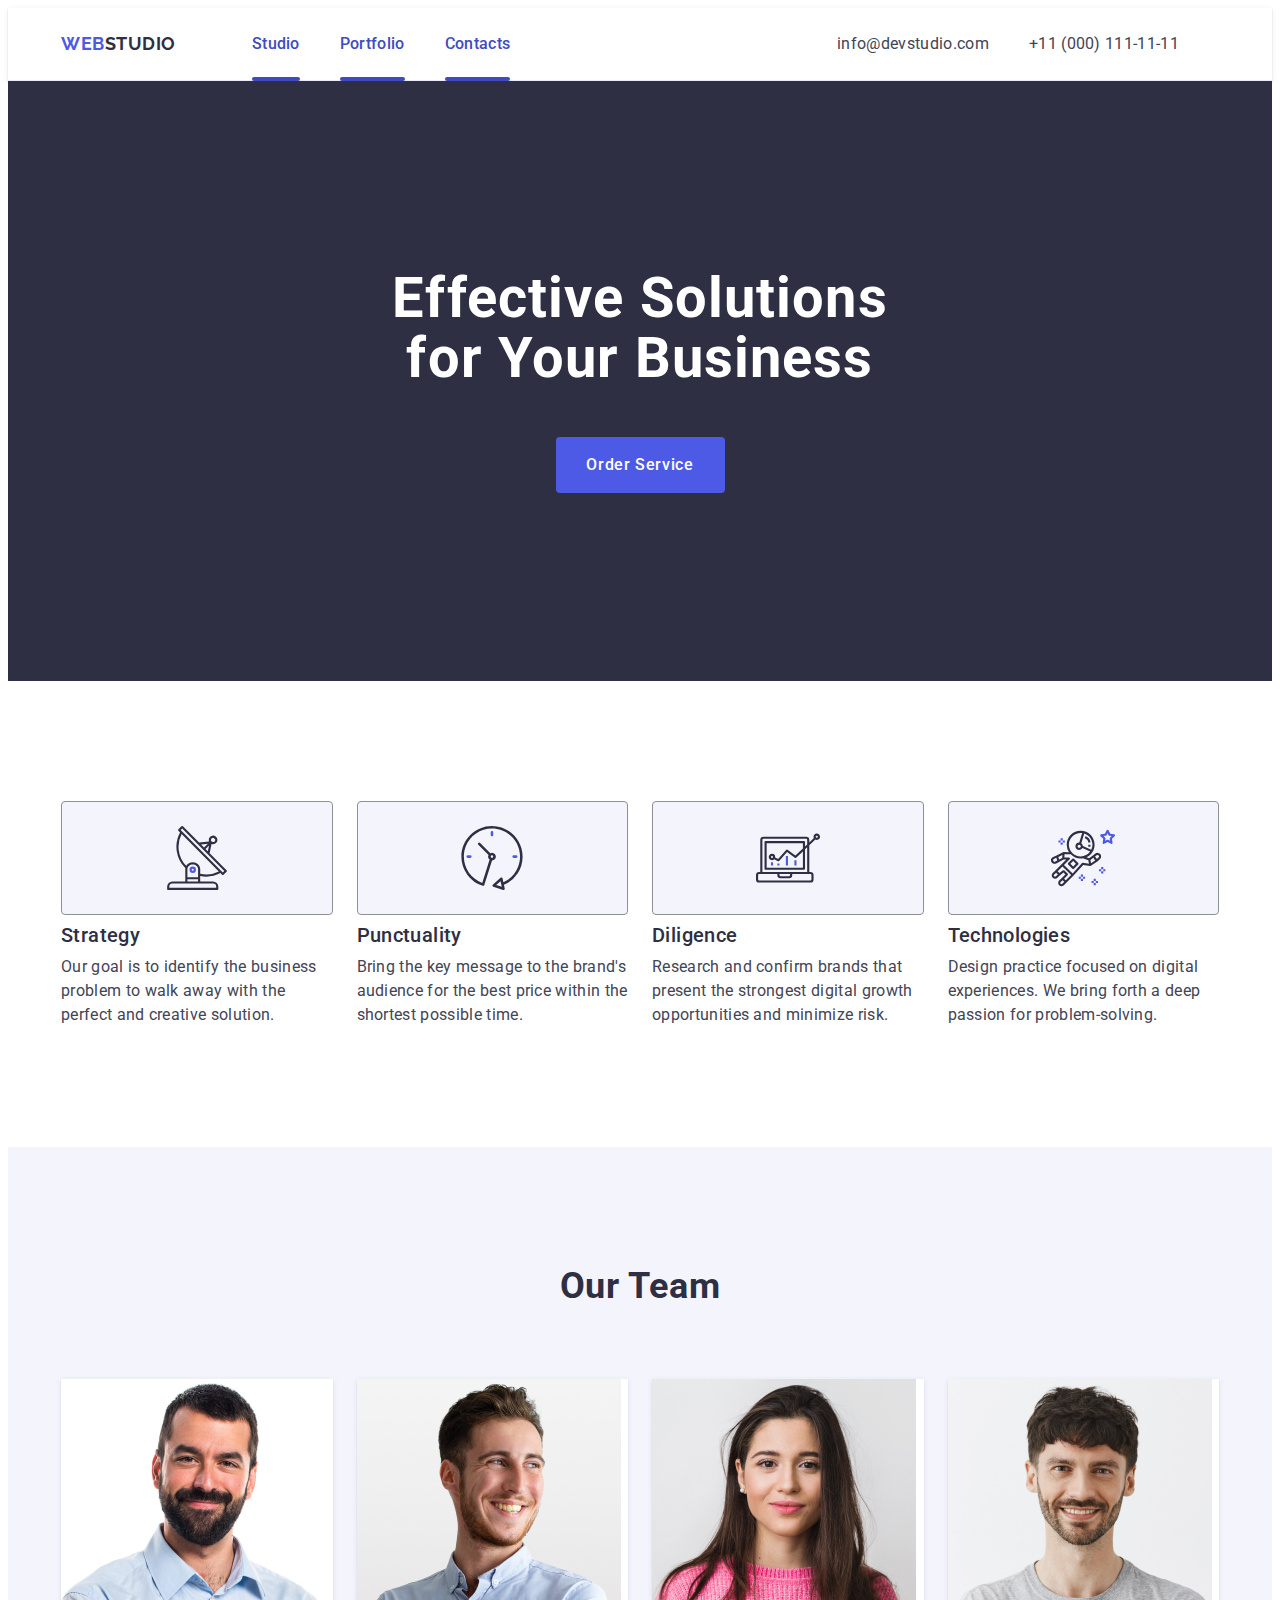
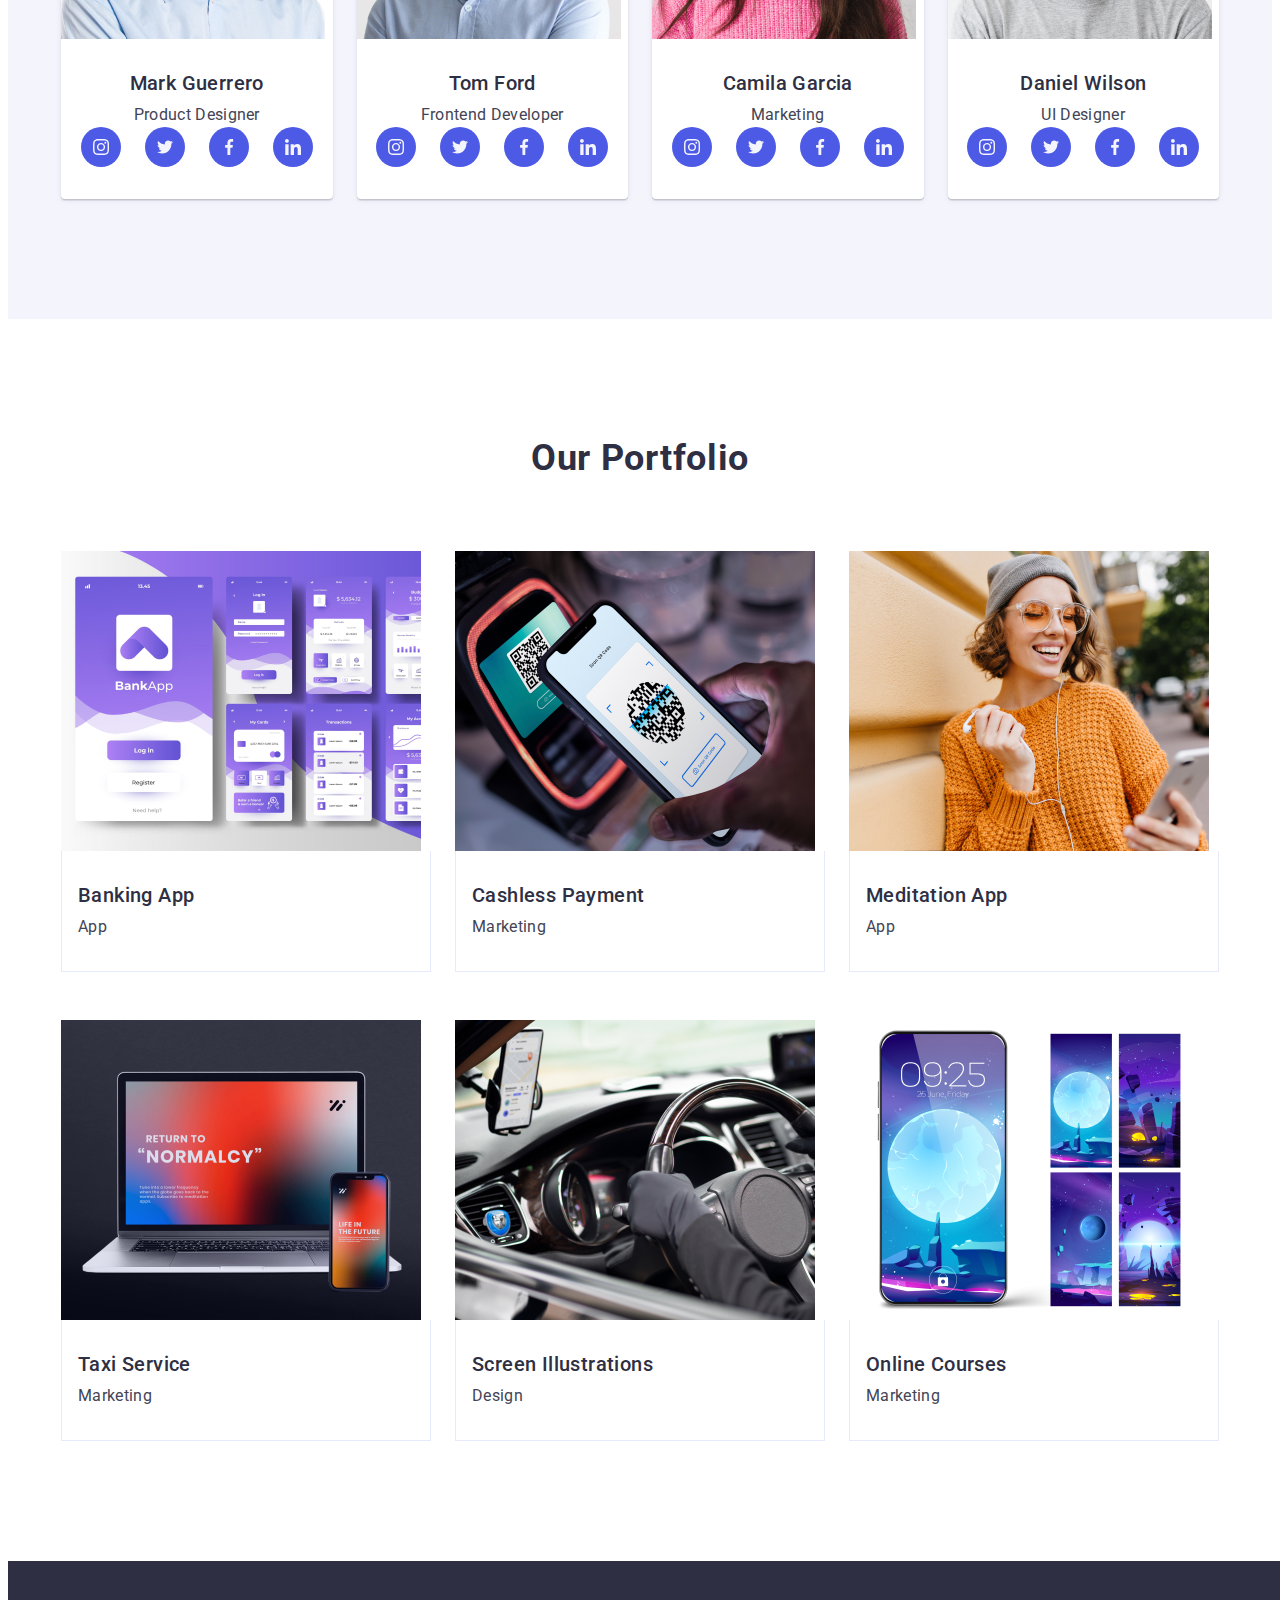
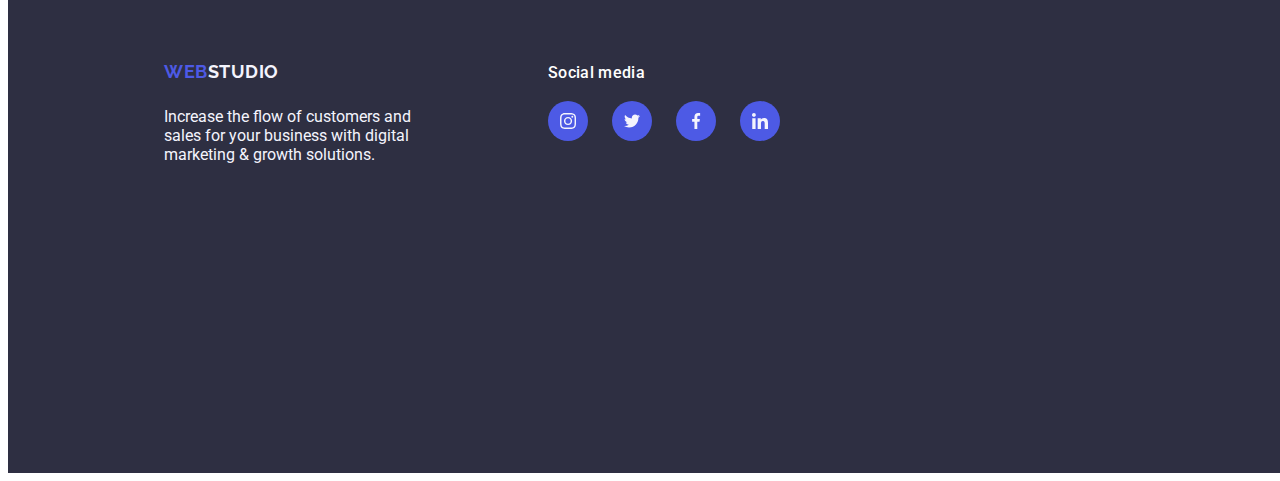
==== index.html @ 5a431c0c "9" ====
<!DOCTYPE html>
<html lang="en">

<head>
    <meta charset="UTF-8">
    <meta http-equiv="X-UA-Compatible" content="IE=edge">
    <meta name="viewport" content="width=device-width, initial-scale=1.0">
    <title>WebStudio</title>
    <link rel="stylesheet" href="https://cdnjs.cloudflare.com/ajax/libs/modern-normalize/2.0.0/modern-normalize.min.css" integrity="sha512-4xo8blKMVCiXpTaLzQSLSw3KFOVPWhm/TRtuPVc4WG6kUgjH6J03IBuG7JZPkcWMxJ5huwaBpOpnwYElP/m6wg==" crossorigin="anonymous" referrerpolicy="no-referrer" />
    <link rel="stylesheet" href="./css/styles.css">
    <link rel="preconnect" href="https://fonts.googleapis.com">
<link rel="preconnect" href="https://fonts.gstatic.com" crossorigin>
<link href="https://fonts.googleapis.com/css2?family=Raleway:wght@100..900&display=swap" rel="stylesheet">
<link rel="preconnect" href="https://fonts.googleapis.com">
<link rel="preconnect" href="https://fonts.gstatic.com" crossorigin>
<link href="https://fonts.googleapis.com/css2?family=Raleway:wght@100..900&family=Roboto:ital,wght@0,100;0,300;0,400;0,500;0,700;0,900;1,100;1,300;1,400;1,500;1,700;1,900&display=swap" rel="stylesheet">

</head>

<body>
    <header class="head">
      <div class="container header-container">
        <nav class="navigation">
          <a class="webstudio" href="./index.html">Web<span class="studio">Studio</span></a>
          <ul class="menu">
            <li><a class="nav-pointer" href="./index.html">Studio</a></li>
            <li><a class="nav-pointer" href="">Portfolio</a></li>
            <li><a class="nav-pointer" href="">Contacts</a></li>
          </ul>
        </nav>
        <address class="header-adress">
          <ul class="tel-mail">
          <li><a class="contacts" href="mailto:info@devstudio.com">info@devstudio.com</a></li>
          <li><a class="contacts" href="tel:+110001111111">+11 (000) 111-11-11</a></li>
        </ul>
      </address>
      </div>
      </header>
    <main>
        <!--Hero-->
        <section class="hero">
          <div class="container">
            <h1 class="desigions">Effective Solutions for Your Business</h1>
            <button class="push" type="button">Order Service</button>
          </div>
          </section>
        <!--Переваги-->
        <section class="benefit-section">
          <div class="container">
            <h2 class="visually-hidden">Our Benefits</h2>
            <ul class="benefit-list">
              <li class="strategy-list">
                <div class="icon">
                  <svg width="64" height="64">
                    <use href="./images/icons.svg#icon-antenna"></use>
                  </svg>
                </div>
                <h3 class="benefits">Strategy</h3> 
                <p class="benefit">
                  Our goal is to identify the business
                  problem to walk away with the perfect and creative solution.
                </p>
              </li>
              <li class="strategy-list">
                <div class="icon">
                  <svg width="64" height="64">
                    <use href="./images/icons.svg#icon-clock"></use>
                  </svg>
                </div>
                <h3 class="benefits">Punctuality</h3>
                <p class="benefit">
                  Bring the key message to the brand's audience for the best price within the shortest possible
     time.
                </p>
              </li>
              <li class="strategy-list">
                <div class="icon">
                  <svg width="64" height="64">
                    <use href="./images/icons.svg#icon-diagram"></use>
                  </svg>
                </div>
                <h3 class="benefits">Diligence</h3>
                <p class="benefit">
                  Research and confirm brands that present the strongest digital growth opportunities and minimize
                            risk.
                </p>
              </li>
              <li class="strategy-list">
                 <div class="icon">
                  <svg width="64" height="64">
                    <use href="./images/icons.svg#icon-astronaut"></use>
                  </svg>
                </div>
                <h3 class="benefits">Technologies</h3>
                <p class="benefit">
                  Design practice focused on digital experiences. We bring forth a deep passion for
                            problem-solving.
                </p>
              </li>
            </ul>
          </div>
          </section>
        <!--Kоманда-->
        <section class="team-section">
          <div class="container">
            <h2 class="our-team">Our Team</h2>
            <ul class="team-list">
                <li class="team-item">
                    <img class="frame" src="./images/img(1).jpg" alt="user photo" width="264" />
                    <div class="worker-name">
                    <h3 class="team">Mark Guerrero</h3>
                    <p class="profession">Product Designer</p>
                    <ul class="social-network-list">
                      <li class="social-network-list-item">
                        <a class="network-link">
                          <svg class="icon-item" width="16" height="16">
                            <use href="./images/icons.svg#icon-instagram"></use>
                          </svg>
                        </a>
                      </li>
                      <li class="social-network-list-item">
                        <a class="network-link">
                          <svg class="icon-item" width="16" height="16">
                            <use href="./images/icons.svg#icon-twitter"></use>
                          </svg>
                        </a>
                      </li>
                      <li class="social-network-list-item">
                         <a class="network-link">
                          <svg class="icon-item" width="16" height="16">
                            <use href="./images/icons.svg#icon-facebook"></use>
                          </svg>
                        </a>
                      </li>
                      <li class="social-network-list-item">
                         <a class="network-link">
                          <svg class="icon-item" width="16" height="16">
                            <use href="./images/icons.svg#icon-linkedin"></use>
                          </svg>
                        </a>
                      </li>
                    </ul>
                </div>
              
                </li>
                <li class="team-item">
                    <img class="frame" src="./images/img(2).jpg" alt="user photo" width="264" />
                    <div class="worker-name">
                    <h3 class="team">Tom Ford</h3>
                    <p class="profession">Frontend Developer</p>
                    <ul class="social-network-list">
                      <li class="social-network-list-item">
                        <a class="network-link">
                          <svg class="icon-item" width="16" height="16">
                            <use href="./images/icons.svg#icon-instagram"></use>
                          </svg>
                        </a>
                      </li>
                      <li class="social-network-list-item">
                        <a class="network-link">
                          <svg class="icon-item" width="16" height="16">
                            <use href="./images/icons.svg#icon-twitter"></use>
                          </svg>
                        </a>
                      </li>
                      <li class="social-network-list-item">
                         <a class="network-link">
                          <svg class="icon-item" width="16" height="16">
                            <use href="./images/icons.svg#icon-facebook"></use>
                          </svg>
                        </a>
                      </li>
                      <li class="social-network-list-item">
                         <a class="network-link">
                          <svg class="icon-item" width="16" height="16">
                            <use href="./images/icons.svg#icon-linkedin"></use>
                          </svg>
                        </a>
                      </li>
                    </ul>
                  </div>
                </li>
                <li class="team-item">
                    <img class="frame" src="./images/img(3).jpg" alt="user photo" width="264" />
                    <div class="worker-name">
                    <h3 class="team">Camila Garcia</h3>
                    <p class="profession">Marketing</p>
                    <ul class="social-network-list">
                      <li class="social-network-list-item">
                        <a class="network-link">
                          <svg class="icon-item" width="16" height="16">
                            <use href="./images/icons.svg#icon-instagram"></use>
                          </svg>
                        </a>
                      </li>
                      <li class="social-network-list-item">
                        <a class="network-link">
                          <svg class="icon-item" width="16" height="16">
                            <use href="./images/icons.svg#icon-twitter"></use>
                          </svg>
                        </a>
                      </li>
                      <li class="social-network-list-item">
                         <a class="network-link">
                          <svg class="icon-item" width="16" height="16">
                            <use href="./images/icons.svg#icon-facebook"></use>
                          </svg>
                        </a>
                      </li>
                      <li class="social-network-list-item">
                         <a class="network-link">
                          <svg class="icon-item" width="16" height="16">
                            <use href="./images/icons.svg#icon-linkedin"></use>
                          </svg>
                        </a>
                      </li>
                    </ul>
                  </div>
                </li>
                <li class="team-item">
                    <img class="frame" src="./images/img(4).jpg" alt="user photo" width="264" />
                    <div class="worker-name">
                    <h3 class="team">Daniel Wilson</h3>
                    <p class="profession">UI Designer</p>
                    <ul class="social-network-list">
                      <li class="social-network-list-item">
                        <a class="network-link">
                          <svg class="icon-item" width="16" height="16">
                            <use href="./images/icons.svg#icon-instagram"></use>
                          </svg>
                        </a>
                      </li>
                      <li class="social-network-list-item">
                        <a class="network-link">
                          <svg class="icon-item" width="16" height="16">
                            <use href="./images/icons.svg#icon-twitter"></use>
                          </svg>
                        </a>
                      </li>
                      <li class="social-network-list-item">
                         <a class="network-link">
                          <svg class="icon-item" width="16" height="16">
                            <use href="./images/icons.svg#icon-facebook"></use>
                          </svg>
                        </a>
                      </li>
                      <li class="social-network-list-item">
                         <a class="network-link">
                          <svg class="icon-item" width="16" height="16">
                            <use href="./images/icons.svg#icon-linkedin"></use>
                          </svg>
                        </a>
                      </li>
                    </ul>
                  </div>
                </li>
            </ul>
          </div>
        </section>
        <!--Portfolio-->
        <section class="portfolio-section">
          <div class="container">
            <h2 class="portfolio">Our Portfolio</h2>
            <ul class="portfolio-list">
                <li class="project-card">
                  <div class="picture">
                  <img src="./images/port.jpg" alt="app" width="360">
                  <p class="alt-text"> 14 Stylish and User-Friendly App Design Concepts · Task Manager App · Calorie Tracker App · Exotic Fruit Ecommerce App · Cloud Storage App</p>
                  </div>
                  <div class="app-name">
                    <h3 class="products">Banking App</h3>
                    <p class="description">App</p>
                  </div>
                </li>
                <li class="project-card">
                  <div class="picture">
                    <img src="./images/port1.jpg" alt="phone payment" width="360">
                    <p class="alt-text"> 14 Stylish and User-Friendly App Design Concepts · Task Manager App · Calorie Tracker App · Exotic Fruit Ecommerce App · Cloud Storage App</p>
                  </div>
                  <div class="app-name">
                    <h3 class="products">Cashless Payment</h3>
                    <p class="description">Marketing</p>
                  </div>
                </li>
                <li class="project-card">
                  <div class="picture">
                    <img src="./images/port5.jpg" alt="girl in yellow" width="360">
                    <p class="alt-text"> 14 Stylish and User-Friendly App Design Concepts · Task Manager App · Calorie Tracker App · Exotic Fruit Ecommerce App · Cloud Storage App</p>
                  </div>
                  <div class="app-name">
                    <h3 class="products">Meditation App</h3>
                    <p class="description">App</p>
                  </div>
                </li>
                <li class="project-card">
                  <div class="picture">
                    <img src="./images/port2.jpg" alt="computer" width="360">
                    <p class="alt-text"> 14 Stylish and User-Friendly App Design Concepts · Task Manager App · Calorie Tracker App · Exotic Fruit Ecommerce App · Cloud Storage App</p>
                  </div>
                  <div class="app-name">
                    <h3 class="products">Taxi Service</h3>
                    <p class="description">Marketing</p>
                    </div>
                </li>
                <li class="project-card">
                  <div class="picture">
                    <img src="./images/port3.jpg" alt="driving" width="360">
                    <p class="alt-text"> 14 Stylish and User-Friendly App Design Concepts · Task Manager App · Calorie Tracker App · Exotic Fruit Ecommerce App · Cloud Storage App</p>
                  </div>
                  <div class="app-name">
                    <h3 class="products">Screen Illustrations</h3>
                    <p class="description">Design</p>
                    </div>
                </li>
                <li class="project-card">
                  <div class="picture">
                    <img src="./images/port4.jpg" alt="phone picture" width="360">
                    <p class="alt-text"> 14 Stylish and User-Friendly App Design Concepts · Task Manager App · Calorie Tracker App · Exotic Fruit Ecommerce App · Cloud Storage App</p>
                  </div>
                  <div class="app-name">
                    <h3 class="products">Online Courses</h3>
                    <p class="description">Marketing</p>
                  </div>
                </li>
            </ul>
          </div>
        </section>
    </main>
    <!--Footer-->
    <footer class="floor">  
    <div class="footer">
      <a class="webstudio-footer" href="./index.html">Web<span class="studio-floor">Studio</span></a>
      <p class="footer-text">Increase the flow of customers and sales for your business with digital marketing & growth solutions.</p>
    </div>
    <div class="footer-social-network">
      <p class="social-media">Social media</p>
      <ul class="social-network-list">
        <li class="social-network-list-item">
          <a class="network-link">
            <svg class="icon-item" width="16" height="16">
              <use href="./images/icons.svg#icon-instagram"></use>
            </svg>
          </a>
        </li>
        <li class="social-network-list-item">
          <a class="network-link">
            <svg class="icon-item" width="16" height="16">
              <use href="./images/icons.svg#icon-twitter"></use>
            </svg>
          </a>
        </li>
        <li class="social-network-list-item">
           <a class="network-link">
            <svg class="icon-item" width="16" height="16">
              <use href="./images/icons.svg#icon-facebook"></use>
            </svg>
          </a>
        </li>
        <li class="social-network-list-item">
           <a class="network-link">
            <svg class="icon-item" width="16" height="16">
              <use href="./images/icons.svg#icon-linkedin"></use>
            </svg>
          </a>
        </li>
      </ul>
    </div>
    </footer>
</body>
</html>
---- css/styles.css ----
:root{
    --main-color:#212121;
    --text-color:#f4f4fd;
    --buttons-color:#F5F4FA;
    --background-color: #ffffff;
    --background-section: #F5F4FA;
    --background-network: #4d5ae5;
}

body{ font-family:"Roboto",sans-serif;
    background-color: #ffffff;
    color:#434455
}
 
h1, h2, h3, h4, h5, h6, p {
	margin:0;
}
a{
    text-decoration: none;
    display: block;
}
 ul, ol {
    margin:0;
    padding-left: 0;
    list-style: none;
    
} 
img {
    display: block;
}
.head{
    border-bottom: 1px solid #e7e9fc;
    box-shadow:0px 2px 1px rgba(46, 47, 66, 0.08),
     0px 1px 1px rgba(46, 47, 66, 0.16),
      0px 1px 6px rgba(46, 47, 66, 0.08);
   
}
.container{
   
    width: 1158px;
    padding:0 15px;  
    margin:0 auto; 
}

 .header-container{
    display:flex;
    align-items: center;
 }
.navigation {
    display: flex;
    color: #e7e9fc;
    align-items: center;
}
.webstudio{
    font-family: "Raleway",sans-serif;
    font-weight: 700;
    font-size: 18px;
    line-height: 1.17;
    letter-spacing: 0.03em;
    text-transform: uppercase;
    color: #4d5ae5;
    margin-right: 76px;
}

.studio{
    color: #2E2F42;
   
}
.menu{
    display: flex;
    gap:40px;
}

.nav-pointer {
    color:#404bbf;;
    font-family:"Roboto";
    font-weight: 500;
    font-size: 16px;
    line-height: 24px;
    letter-spacing: 0.02em;
    gap: 40px;
    padding: 24px 0;
    position: relative; 
    transition:color 250ms cubic-bezier(0.4, 0, 0.2, 1);
}

.nav-pointer::after{
    content: "";
    width: 100%;
    position: absolute;
    left:0;
    bottom: -1px;
    background-color:#2E2F42;
    border-radius: 2px;
    height: 4px;
    background-color: #404bbf;
}

.nav-pointer:hover,
.nav-pointer:focus {
    color: #404bbf;
    

}
    

.header-adress
{
    font-style: normal;  
    margin-left: auto;  
}
.tel-mail{
    display: flex;
    margin-right: 40px;
    gap: 40px;
}
.contacts{
    color:#434455;
    font-size: 16px;
    line-height:1.5;
    letter-spacing: 0.02em;
    transition:color 250ms cubic-bezier(0.4, 0, 0.2, 1)
}
.tel-mail{
    display: flex;
    gap: 40px;
}
.contacts:hover,
.contacts:focus{
    color: #404bbf;
}


.hero{
        background-color: #2E2F42;
        padding:188px 0;
        max-width: 1440px;
        background-repeat: no-repeat;
        background-position: center; 
        background-size: cover;
}
.desigions{
font-size: 56px;
line-height: 1.07;
text-align: center;
letter-spacing: 0.02em;
color: #ffffff;
max-width: 496px;
margin-left: auto;
margin-right: auto;
margin-bottom: 48px;
}
.push{
background-color: #4D5AE5;
font-family:"Roboto",sans-serif;
font-weight: 500;
font-size: 16px;
line-height: 1.5;
letter-spacing: 0.04em;
color: #ffffff;
cursor: pointer;
display: block;
min-width: 169px;
height: 56px;
border: none;
border-radius: 4px;
margin: 0 auto;
transition:background-color 250ms cubic-bezier(0.4, 0, 0.2, 1);
}
.push:hover,
.push:focus
{background-color:#404BBF;}

.order-service{
    font-weight: 500;
    font-size: 16px;
    line-height: 24px;
    letter-spacing: 4%;
    color: #ffffff;
}
.visually-hidden{
    font-size: 36px;
    line-height: 1.11;
    text-align: center;
    letter-spacing: 0.02em;
    text-transform: capitalize;
    color: #2e2f42;
    position: absolute;
  width: 1px;
  height: 1px;
  margin: -1px;
  border: 0;
  padding: 0;
  white-space: nowrap;
  clip-path: inset(100%);
  clip: rect(0 0 0 0);
  overflow: hidden;
    
}
.benefit-list{
    display:flex;
    gap:24px;
}
.strategy-list{
    width: calc((100% - 72px) / 4); 
}
.icon{
    display: flex;
    align-items: center;
    justify-content: center;
    height: 112px;
    background-color: #f4f4fd;
    border-radius: 4px; 
    border: 1px solid #8e8f99;
    margin-bottom: 8px;
}
.benefits{
background-color: #FFFFFF;
font-weight: 500;
font-size: 20px;
line-height: 1.2;
letter-spacing: 0.02em;
color: #2e2f42;
margin-bottom: 8px;
}
.benefit{
    font-family:"Roboto";
    font-weight: 400;
    font-size: 16px;
    line-height: 1.5;
    letter-spacing: 0.02em;
    color:#434455;
    
}
.benefit-section{
    padding:120px 0;
}
.team-section{
    background-color: #F4F4FD;
    padding: 120px 0;
}


.team-list{
    display: flex;
    gap:24px;
}
.our-team{
    font-size: 36px;
    line-height: 1.11;
    text-align: center;
    letter-spacing: 0.02em;
    text-transform: capitalize;
    color: #2e2f42;
    margin-bottom: 72px;
}
.team-item {
    background-color: #FFFFFF;
    width:calc((100% - 72px) / 4);
    border-radius: 0px 0px 4px 4px; 
    box-shadow: 0px 1px 6px rgba(46, 47, 66, 0.08), 0px 1px 1px rgba(46, 47, 66, 0.16), 0px 2px 1px rgba(46, 47, 66, 0.08);
   }
   .social-network-list{
    display:flex;
    justify-content: center;
    gap: 24px;
   }
   .social-network-list-item{
    width: 40px;
    height: 40px;
   }
   .network-link{
    width: 100%;
    height: 100%;
    background-color:var(--background-network);
    border-radius:50%;
    display: flex;
    align-items: center;
    justify-content: center;
    transition:background-color 250ms cubic-bezier(0.4, 0, 0.2, 1); 
   }
   .network-link:hover
   {
    background-color: #404bbf;
   }
   .network-link:focus
   {
    background-color: #404bbf;
   }
   .icon-item{
    fill:color var(--text-color);
   }
.worker-name{
    padding: 32px 0;
}
    .team{
    font-weight: 500;
    font-size: 20px;
    line-height: 1.2;
    letter-spacing: 0.02em;
    color: #2e2f42;
    text-align: center;
    margin-bottom: 8px;
    }

.profession{
    line-height: 1.5;
    letter-spacing: 0.02em;
    color: #434455;
    text-align: center;
}
.portfolio-section{
    padding-top: 120px;
    padding-bottom: 120px;
}

.portfolio{
    font-size: 36px;
    line-height: 1.11;
    text-align: center;
    letter-spacing: 0.02em;
    text-transform: capitalize;
    color: #2e2f42;
    margin-bottom: 72px;
}
.portfolio-list{
    display: flex;
    flex-wrap: wrap;
    column-gap: 24px;
    row-gap: 48px;
}
.project-card{
    width: calc((100% - 48px) / 3);
    transition: box-shadow 250ms cubic-bezier(0.4, 0, 0.2, 1); 
}
.project-card:hover{
    box-shadow: 0px 1px 6px rgba(46, 47, 66, 0.08), 0px 1px 1px rgba(46, 47, 66, 0.16), 0px 2px 1px rgba(46, 47, 66, 0.08);;
}
.app-name{
    padding: 32px 16px;
    border: 1px solid #e7e9fc;
    border-top: none;
}
.products{ 
    font-weight: 500;
    font-size: 20px;
    line-height: 1.2;
    letter-spacing: 0.02em;
    color:#2e2f42;
    margin-bottom: 8px;
}
.description{
    font-size: 16px;
    line-height: 1.5;
    letter-spacing: 0.02em;
    color: #434455;
    
}
.description:hover{
    transform: translateY(0%);
}
.picture{
    overflow: hidden;
    position: relative;
}
.alt-text{
    position: absolute;
    top: 0;
    font-size: 16px;
    line-height: 1.5;
    letter-spacing: 0.02em;
    padding: 40px 32px;
    background-color: #4d5ae5; 
    height: 100%;
    width: 100%;
    transform: translateY(100%);
    transition: transform 250ms cubic-bezier(0.4, 0, 0.2, 1);
    color: var(--text-color);
}
   

    .floor{
        background: #2E2F42;
        padding: 100px 0;
        width: 1440px;
        height: 312px;
        display: flex;
}
.footer{
    display: flex;
    align-items: baseline;
    width: 264px;
    height: 112px;
    margin-right: 120px;
    margin-left: 156px;
    box-sizing: border-box;
    flex-wrap: wrap;
}
.footer-social-network-box{
    box-sizing: border-box;
    flex-wrap: wrap;
    align-items:center;
    width: 208px;
    height: 80px;
    flex-direction: row;
    
    
}
.footer-text{
    color:var(--text-color);

}
.webstudio-footer{
font-family: "Raleway",sans-serif;
font-weight: 700;
font-size: 18px;
line-height: 1.17;
letter-spacing: 0.03em;
text-transform: uppercase;
color: #4d5ae5;
margin-right: 76px;
margin-bottom: 16px;
}
.studio-floor{
    color: #f4f4fd;
}
.social-media{
    font-weight:500;
    font-size: 16px;
    line-height: 1.5;
    letter-spacing: 0.02em;
    color:var(--background-color);
    margin-bottom: 16px;
}
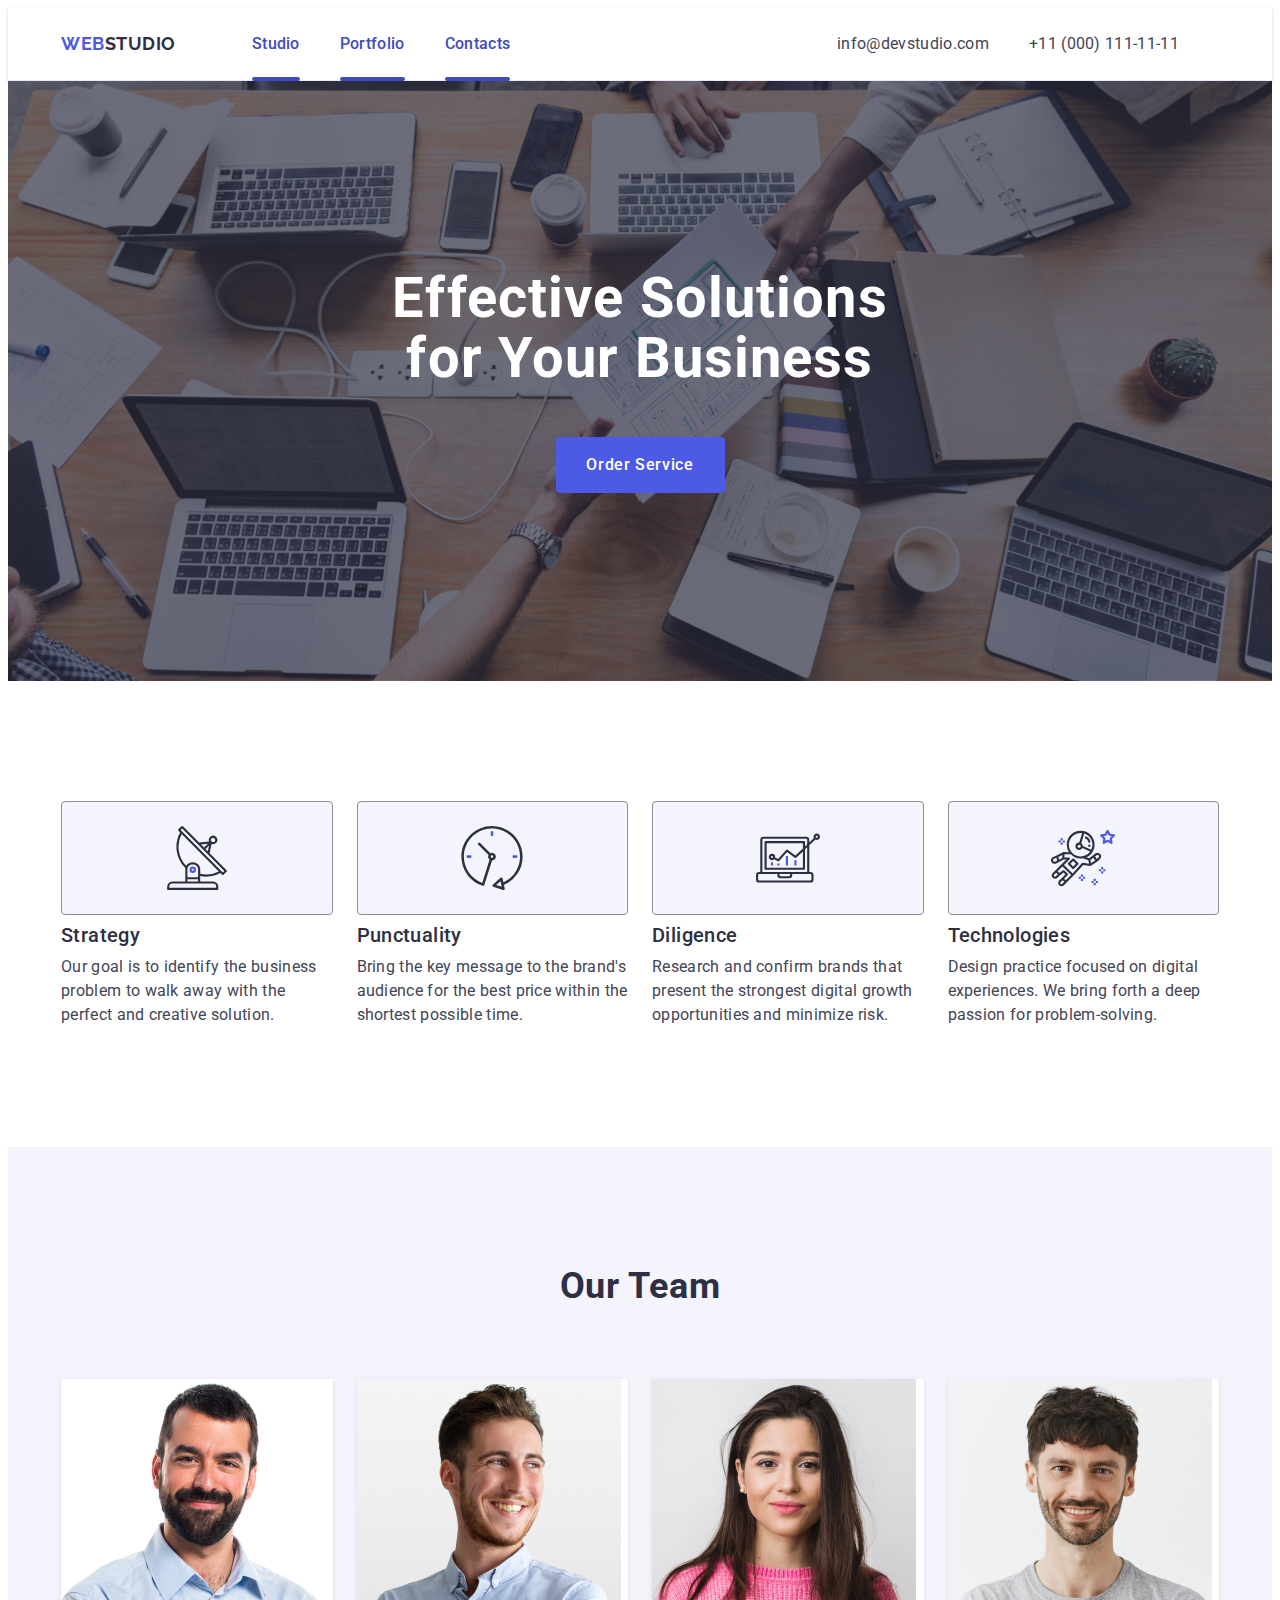
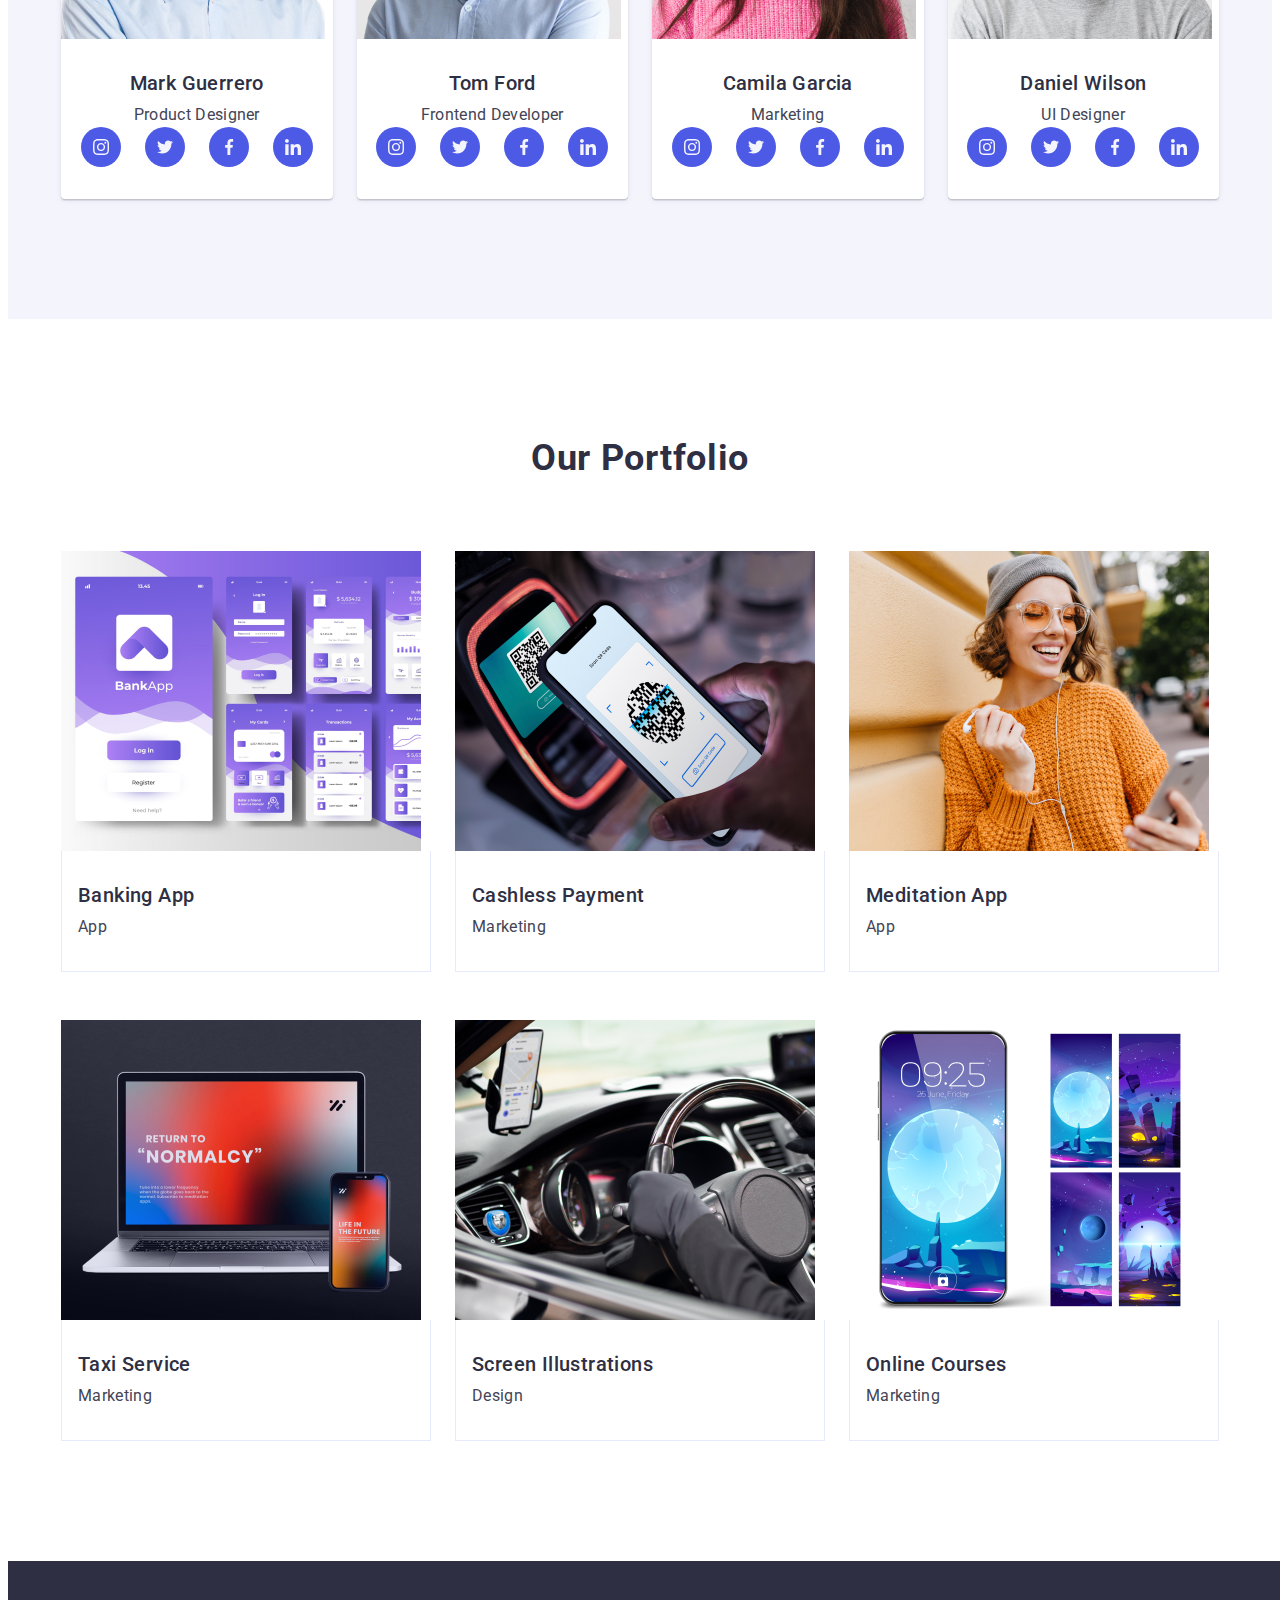
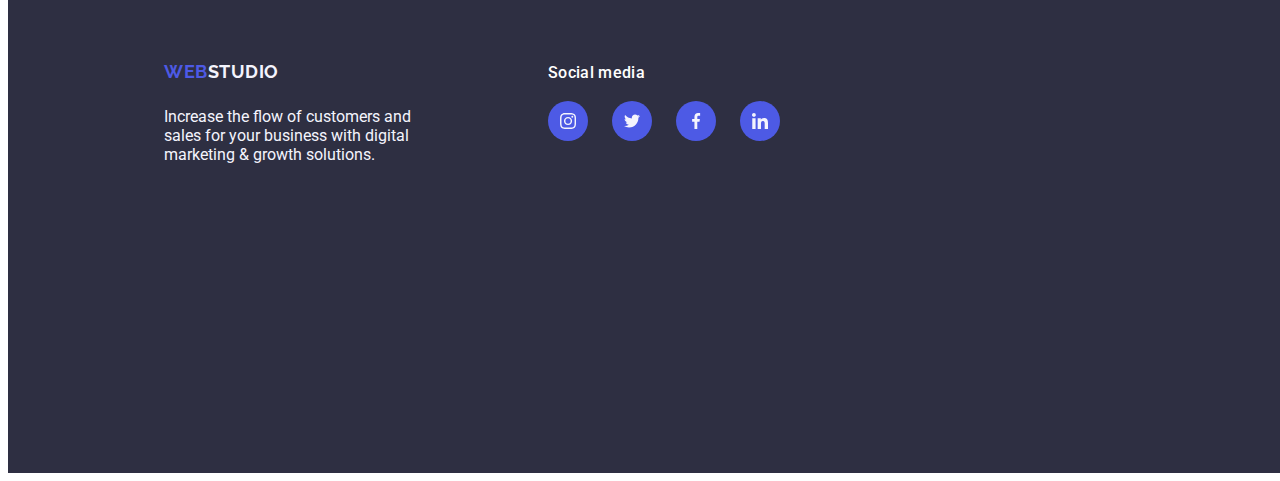
==== commit 39018efc: "10" ====
--- a/index.html
+++ b/index.html
@@ -18,6 +18,7 @@
 </head>
 
 <body>
+  <div class="page-container">
     <header class="head">
       <div class="container header-container">
         <nav class="navigation">
@@ -69,8 +70,7 @@
                 </div>
                 <h3 class="benefits">Punctuality</h3>
                 <p class="benefit">
-                  Bring the key message to the brand's audience for the best price within the shortest possible
-     time.
+                  Bring the key message to the brand's audience for the best price within the shortest possible time.
                 </p>
               </li>
               <li class="strategy-list">
@@ -105,6 +105,7 @@
           <div class="container">
             <h2 class="our-team">Our Team</h2>
             <ul class="team-list">
+              <!--1 командна картка-->
                 <li class="team-item">
                     <img class="frame" src="./images/img(1).jpg" alt="user photo" width="264" />
                     <div class="worker-name">
@@ -112,37 +113,37 @@
                     <p class="profession">Product Designer</p>
                     <ul class="social-network-list">
                       <li class="social-network-list-item">
-                        <a class="network-link">
+                        <a class="network-link" href="">
                           <svg class="icon-item" width="16" height="16">
                             <use href="./images/icons.svg#icon-instagram"></use>
                           </svg>
                         </a>
                       </li>
                       <li class="social-network-list-item">
-                        <a class="network-link">
+                        <a class="network-link" href="">
                           <svg class="icon-item" width="16" height="16">
                             <use href="./images/icons.svg#icon-twitter"></use>
                           </svg>
                         </a>
                       </li>
                       <li class="social-network-list-item">
-                         <a class="network-link">
+                         <a class="network-link" href="">
                           <svg class="icon-item" width="16" height="16">
                             <use href="./images/icons.svg#icon-facebook"></use>
                           </svg>
                         </a>
                       </li>
                       <li class="social-network-list-item">
-                         <a class="network-link">
+                         <a class="network-link" href="">
                           <svg class="icon-item" width="16" height="16">
                             <use href="./images/icons.svg#icon-linkedin"></use>
                           </svg>
                         </a>
                       </li>
                     </ul>
-                </div>
-              
-                </li>
+                    </div>
+                </li>
+                <!--2 командна картка-->
                 <li class="team-item">
                     <img class="frame" src="./images/img(2).jpg" alt="user photo" width="264" />
                     <div class="worker-name">
@@ -150,28 +151,28 @@
                     <p class="profession">Frontend Developer</p>
                     <ul class="social-network-list">
                       <li class="social-network-list-item">
-                        <a class="network-link">
+                        <a class="network-link" href="">
                           <svg class="icon-item" width="16" height="16">
                             <use href="./images/icons.svg#icon-instagram"></use>
                           </svg>
                         </a>
                       </li>
                       <li class="social-network-list-item">
-                        <a class="network-link">
+                        <a class="network-link" href="">
                           <svg class="icon-item" width="16" height="16">
                             <use href="./images/icons.svg#icon-twitter"></use>
                           </svg>
                         </a>
                       </li>
                       <li class="social-network-list-item">
-                         <a class="network-link">
+                         <a class="network-link" href="">
                           <svg class="icon-item" width="16" height="16">
                             <use href="./images/icons.svg#icon-facebook"></use>
                           </svg>
                         </a>
                       </li>
                       <li class="social-network-list-item">
-                         <a class="network-link">
+                         <a class="network-link" href="">
                           <svg class="icon-item" width="16" height="16">
                             <use href="./images/icons.svg#icon-linkedin"></use>
                           </svg>
@@ -180,6 +181,7 @@
                     </ul>
                   </div>
                 </li>
+                <!--3 командна картка-->
                 <li class="team-item">
                     <img class="frame" src="./images/img(3).jpg" alt="user photo" width="264" />
                     <div class="worker-name">
@@ -187,28 +189,28 @@
                     <p class="profession">Marketing</p>
                     <ul class="social-network-list">
                       <li class="social-network-list-item">
-                        <a class="network-link">
+                        <a class="network-link" href="">
                           <svg class="icon-item" width="16" height="16">
                             <use href="./images/icons.svg#icon-instagram"></use>
                           </svg>
                         </a>
                       </li>
                       <li class="social-network-list-item">
-                        <a class="network-link">
+                        <a class="network-link" href="">
                           <svg class="icon-item" width="16" height="16">
                             <use href="./images/icons.svg#icon-twitter"></use>
                           </svg>
                         </a>
                       </li>
                       <li class="social-network-list-item">
-                         <a class="network-link">
+                         <a class="network-link" href="">
                           <svg class="icon-item" width="16" height="16">
                             <use href="./images/icons.svg#icon-facebook"></use>
                           </svg>
                         </a>
                       </li>
                       <li class="social-network-list-item">
-                         <a class="network-link">
+                         <a class="network-link" href="">
                           <svg class="icon-item" width="16" height="16">
                             <use href="./images/icons.svg#icon-linkedin"></use>
                           </svg>
@@ -217,6 +219,7 @@
                     </ul>
                   </div>
                 </li>
+                <!--4 командна картка-->
                 <li class="team-item">
                     <img class="frame" src="./images/img(4).jpg" alt="user photo" width="264" />
                     <div class="worker-name">
@@ -224,28 +227,28 @@
                     <p class="profession">UI Designer</p>
                     <ul class="social-network-list">
                       <li class="social-network-list-item">
-                        <a class="network-link">
+                        <a class="network-link" href="">
                           <svg class="icon-item" width="16" height="16">
                             <use href="./images/icons.svg#icon-instagram"></use>
                           </svg>
                         </a>
                       </li>
                       <li class="social-network-list-item">
-                        <a class="network-link">
+                        <a class="network-link" href="">
                           <svg class="icon-item" width="16" height="16">
                             <use href="./images/icons.svg#icon-twitter"></use>
                           </svg>
                         </a>
                       </li>
                       <li class="social-network-list-item">
-                         <a class="network-link">
+                         <a class="network-link" href="">
                           <svg class="icon-item" width="16" height="16">
                             <use href="./images/icons.svg#icon-facebook"></use>
                           </svg>
                         </a>
                       </li>
                       <li class="social-network-list-item">
-                         <a class="network-link">
+                         <a class="network-link" href="">
                           <svg class="icon-item" width="16" height="16">
                             <use href="./images/icons.svg#icon-linkedin"></use>
                           </svg>
@@ -326,6 +329,7 @@
           </div>
         </section>
     </main>
+  </div>
     <!--Footer-->
     <footer class="floor">  
     <div class="footer">
@@ -336,28 +340,28 @@
       <p class="social-media">Social media</p>
       <ul class="social-network-list">
         <li class="social-network-list-item">
-          <a class="network-link">
+          <a class="network-link" href="">
             <svg class="icon-item" width="16" height="16">
               <use href="./images/icons.svg#icon-instagram"></use>
             </svg>
           </a>
         </li>
         <li class="social-network-list-item">
-          <a class="network-link">
+          <a class="network-link" href="">
             <svg class="icon-item" width="16" height="16">
               <use href="./images/icons.svg#icon-twitter"></use>
             </svg>
           </a>
         </li>
         <li class="social-network-list-item">
-           <a class="network-link">
+           <a class="network-link" href="">
             <svg class="icon-item" width="16" height="16">
               <use href="./images/icons.svg#icon-facebook"></use>
             </svg>
           </a>
         </li>
         <li class="social-network-list-item">
-           <a class="network-link">
+           <a class="network-link" href="">
             <svg class="icon-item" width="16" height="16">
               <use href="./images/icons.svg#icon-linkedin"></use>
             </svg>
--- a/css/styles.css
+++ b/css/styles.css
@@ -27,6 +27,10 @@
 } 
 img {
     display: block;
+}
+.page-container{
+    position: relative;
+   
 }
 .head{
     border-bottom: 1px solid #e7e9fc;
@@ -138,6 +142,8 @@
         background-repeat: no-repeat;
         background-position: center; 
         background-size: cover;
+        background-image: linear-gradient(rgba(46, 47, 66, 0.7),
+         rgba(46, 47, 66, 0.7)),url(../images/office.jpg);
 }
 .desigions{
 font-size: 56px;
@@ -313,7 +319,11 @@
     padding-top: 120px;
     padding-bottom: 120px;
 }
-
+.container{
+    position: relative;
+    width: 1128;
+    height: 1000;
+}
 .portfolio{
     font-size: 36px;
     line-height: 1.11;
@@ -385,6 +395,9 @@
         width: 1440px;
         height: 312px;
         display: flex;
+        position: relative;
+        top:0;
+
 }
 .footer{
     display: flex;
@@ -395,6 +408,7 @@
     margin-left: 156px;
     box-sizing: border-box;
     flex-wrap: wrap;
+    
 }
 .footer-social-network-box{
     box-sizing: border-box;
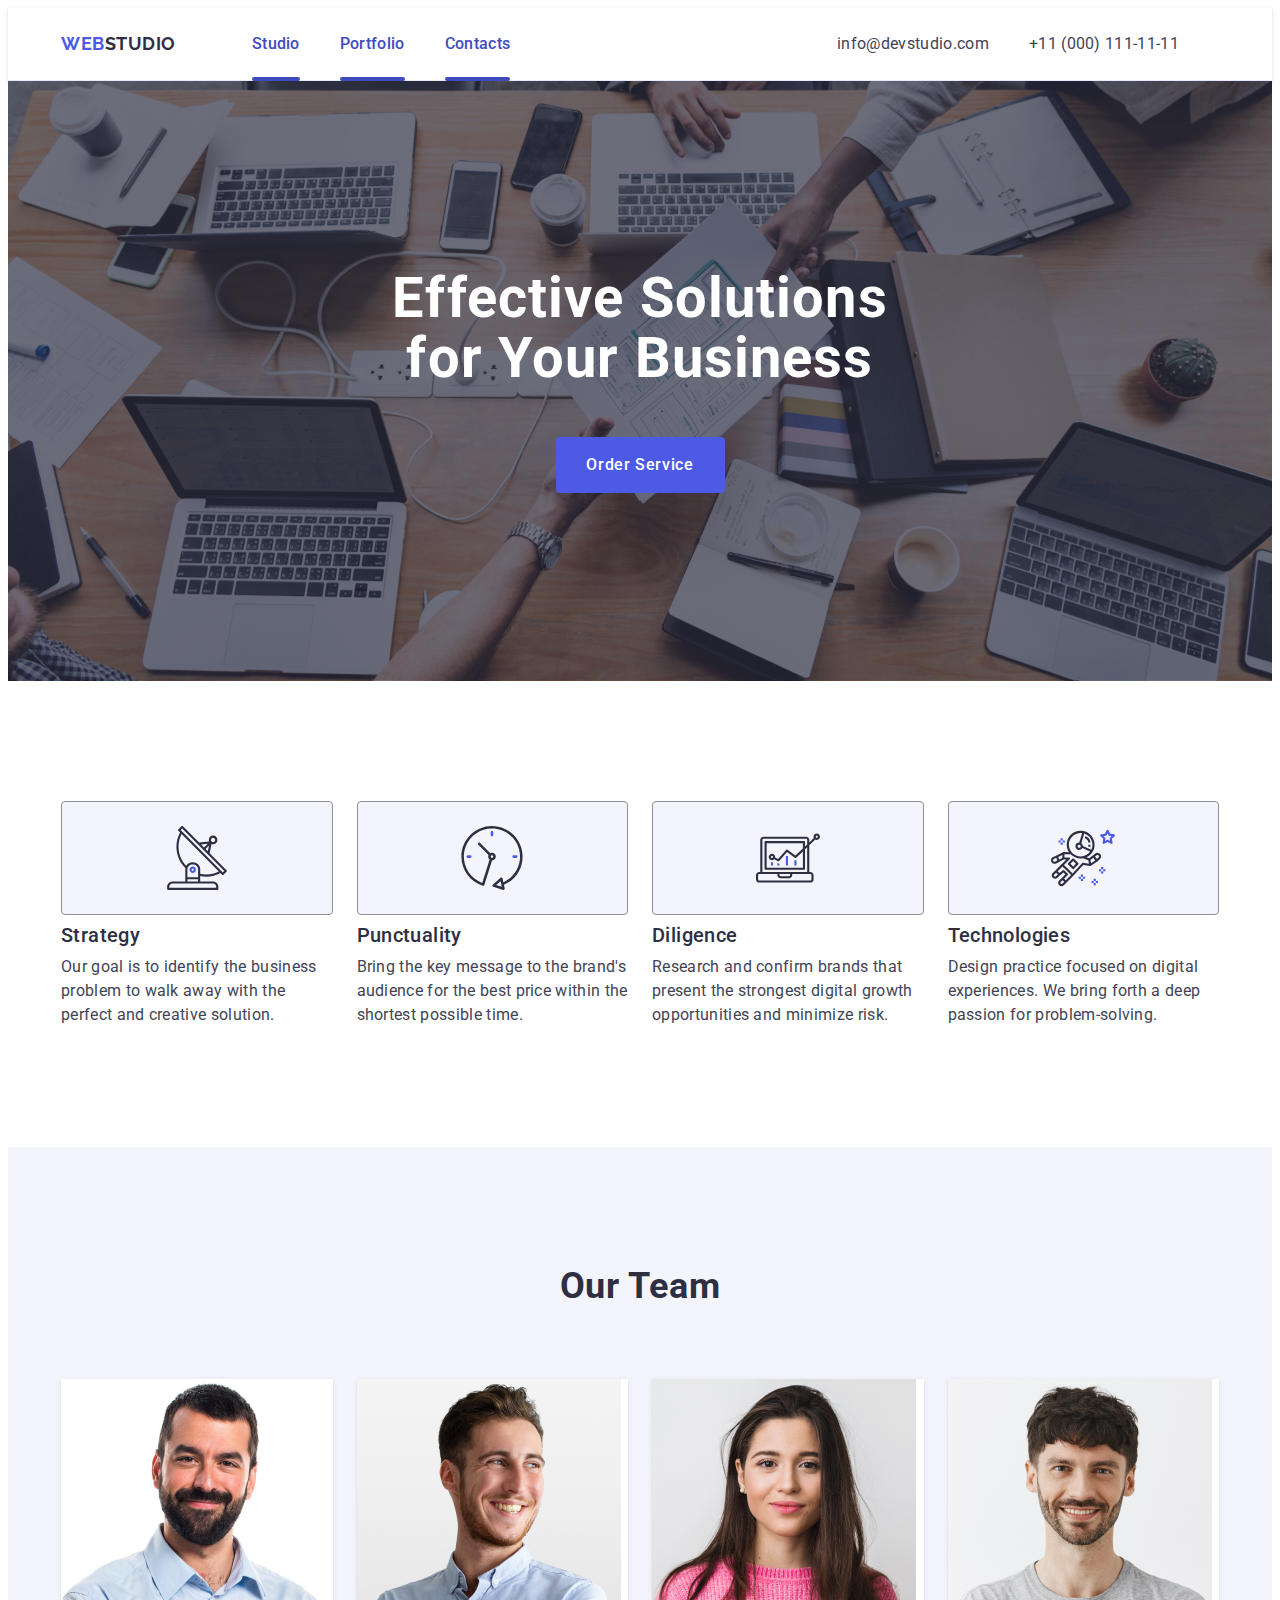
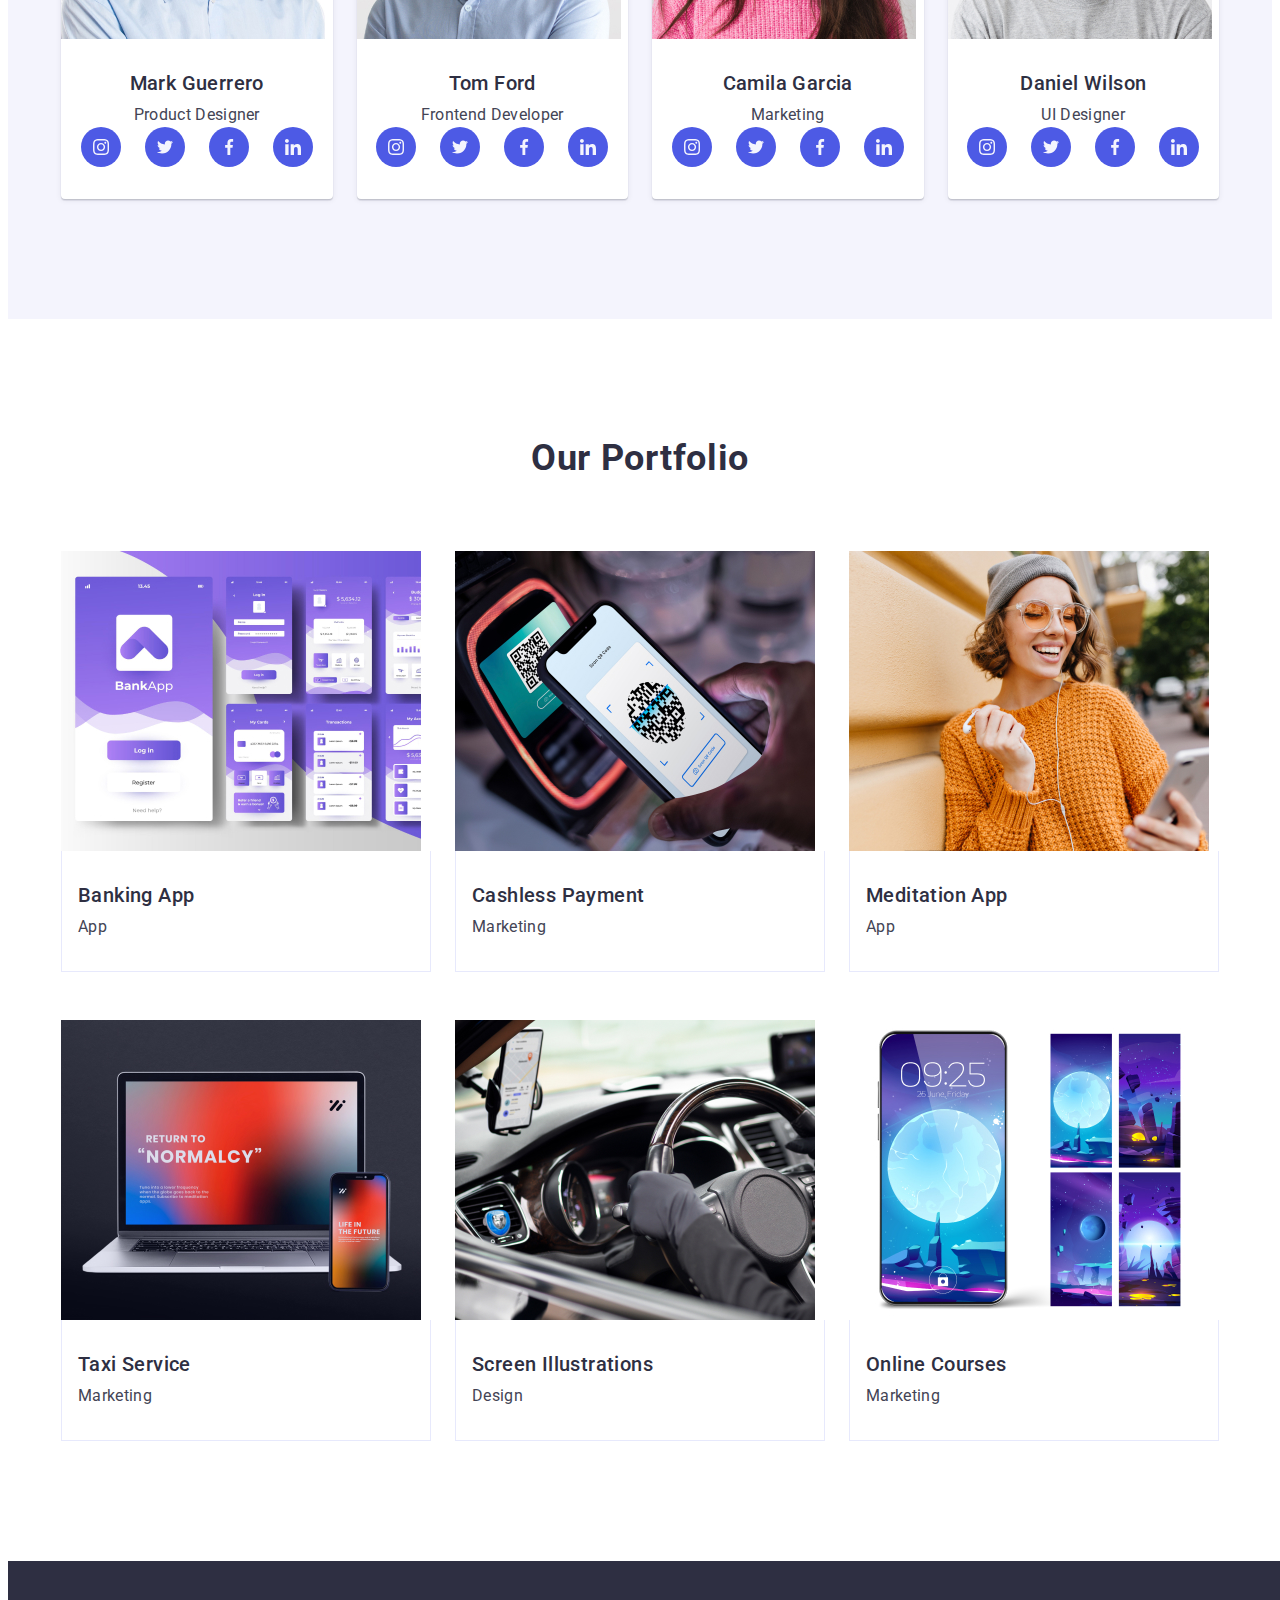
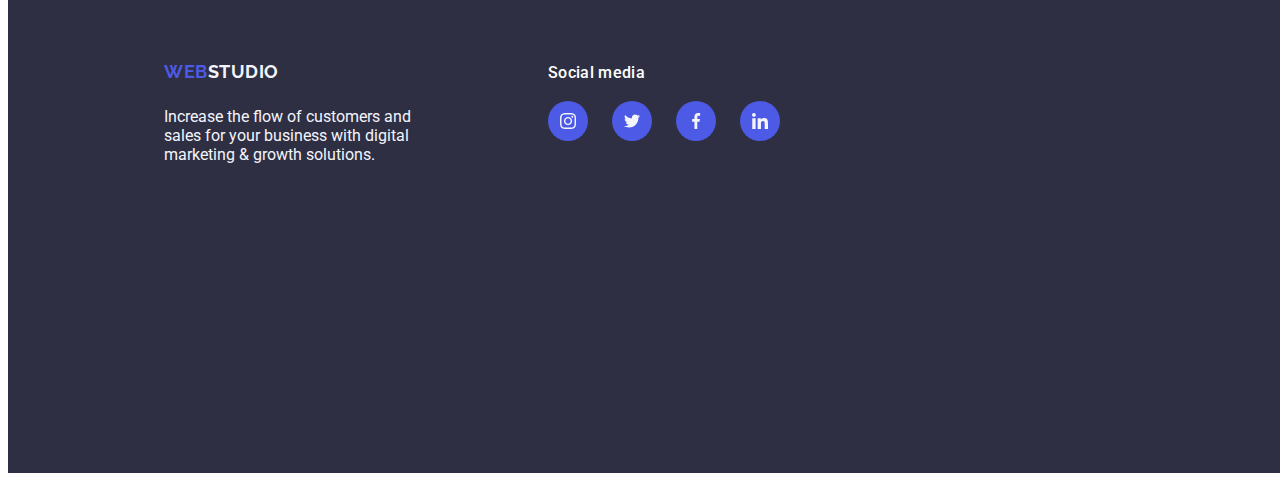
==== commit 19e6a753: "15" ====
--- a/index.html
+++ b/index.html
@@ -332,6 +332,7 @@
   </div>
     <!--Footer-->
     <footer class="floor">  
+      <div class="footer-container">
     <div class="footer">
       <a class="webstudio-footer" href="./index.html">Web<span class="studio-floor">Studio</span></a>
       <p class="footer-text">Increase the flow of customers and sales for your business with digital marketing & growth solutions.</p>
@@ -369,6 +370,7 @@
         </li>
       </ul>
     </div>
+  </div>
     </footer>
 </body>
 </html>
--- a/css/styles.css
+++ b/css/styles.css
@@ -399,6 +399,10 @@
         top:0;
 
 }
+.footer-container{
+    display: flex;
+    align-items:baseline;
+}
 .footer{
     display: flex;
     align-items: baseline;
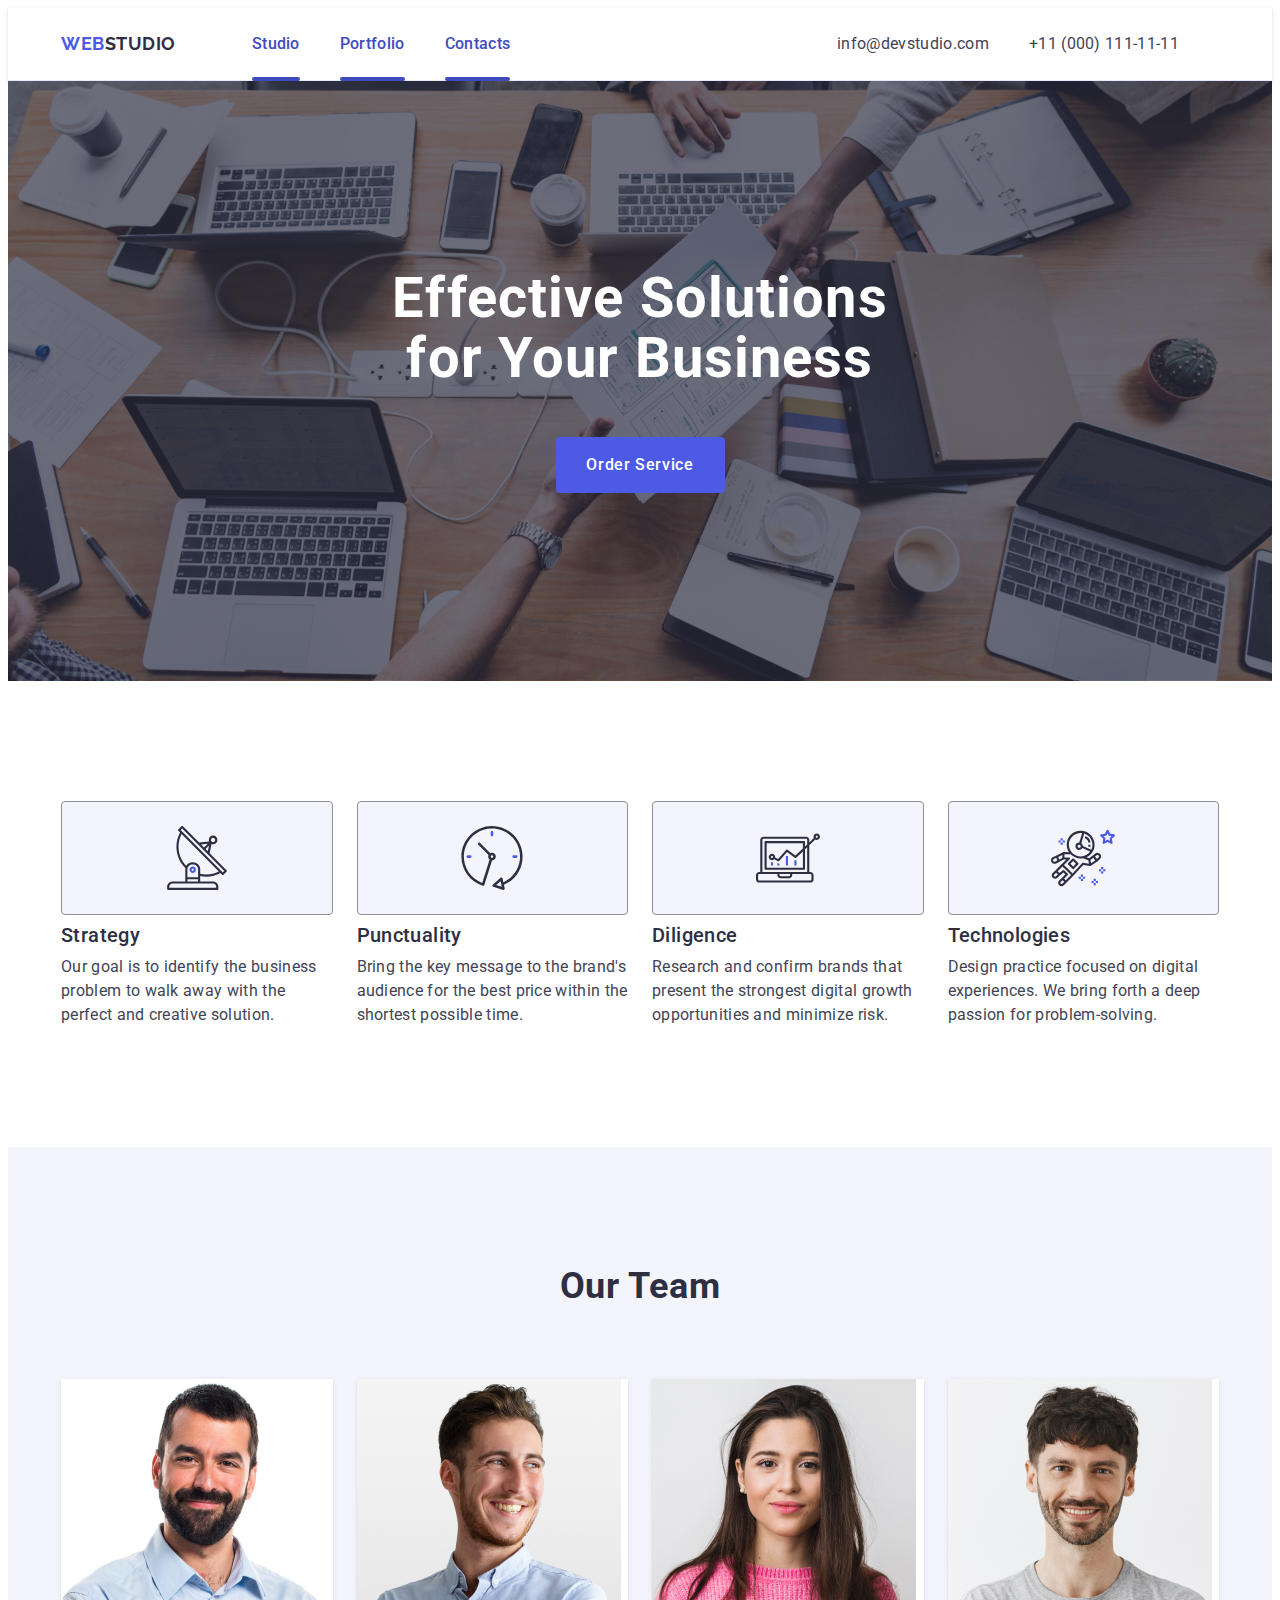
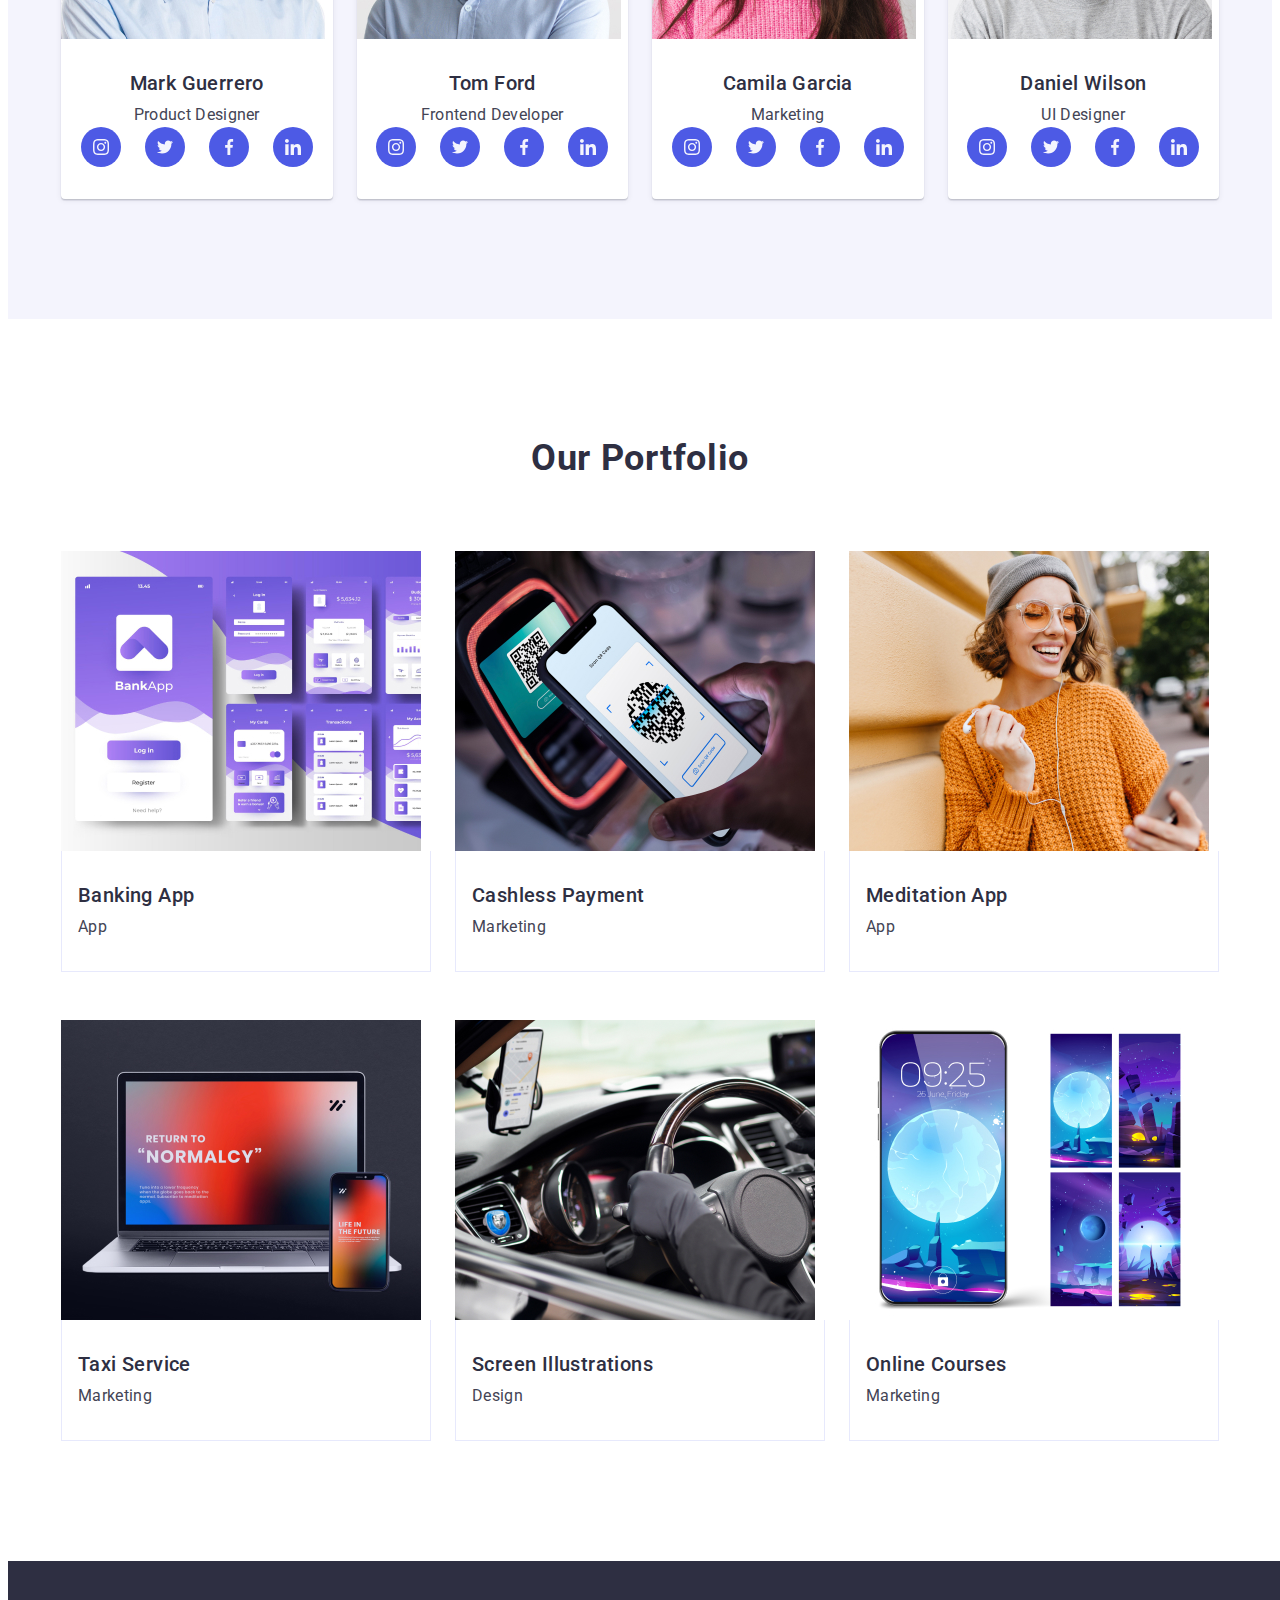
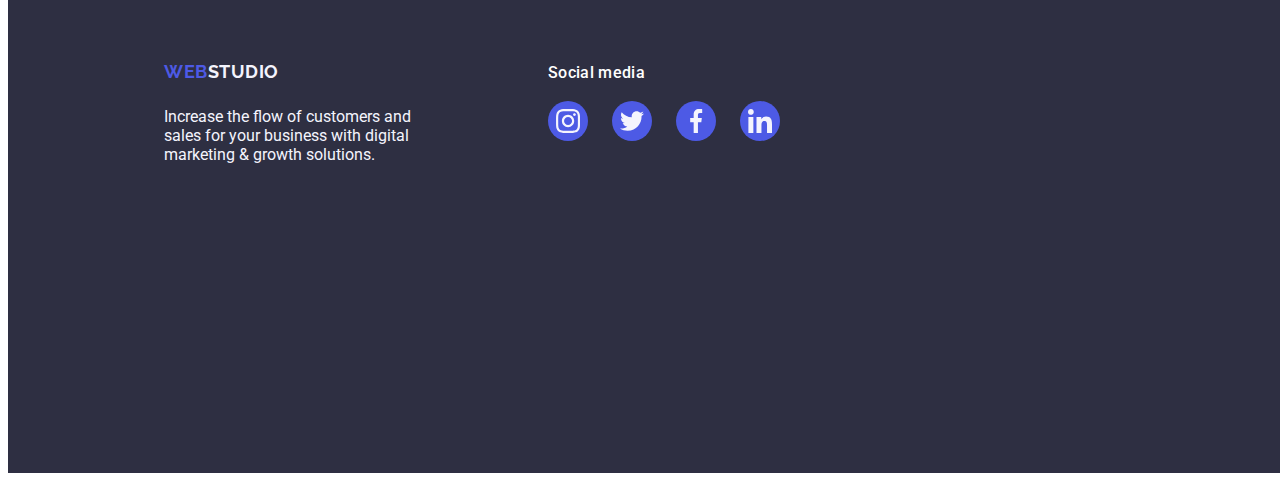
==== commit 9df580d1: "16" ====
--- a/index.html
+++ b/index.html
@@ -342,28 +342,28 @@
       <ul class="social-network-list">
         <li class="social-network-list-item">
           <a class="network-link" href="">
-            <svg class="icon-item" width="16" height="16">
+            <svg class="icon-item" width="24" height="24">
               <use href="./images/icons.svg#icon-instagram"></use>
             </svg>
           </a>
         </li>
         <li class="social-network-list-item">
           <a class="network-link" href="">
-            <svg class="icon-item" width="16" height="16">
+            <svg class="icon-item" width="24" height="24">
               <use href="./images/icons.svg#icon-twitter"></use>
             </svg>
           </a>
         </li>
         <li class="social-network-list-item">
            <a class="network-link" href="">
-            <svg class="icon-item" width="16" height="16">
+            <svg class="icon-item" width="24" height="24">
               <use href="./images/icons.svg#icon-facebook"></use>
             </svg>
           </a>
         </li>
         <li class="social-network-list-item">
            <a class="network-link" href="">
-            <svg class="icon-item" width="16" height="16">
+            <svg class="icon-item" width="24" height="24">
               <use href="./images/icons.svg#icon-linkedin"></use>
             </svg>
           </a>
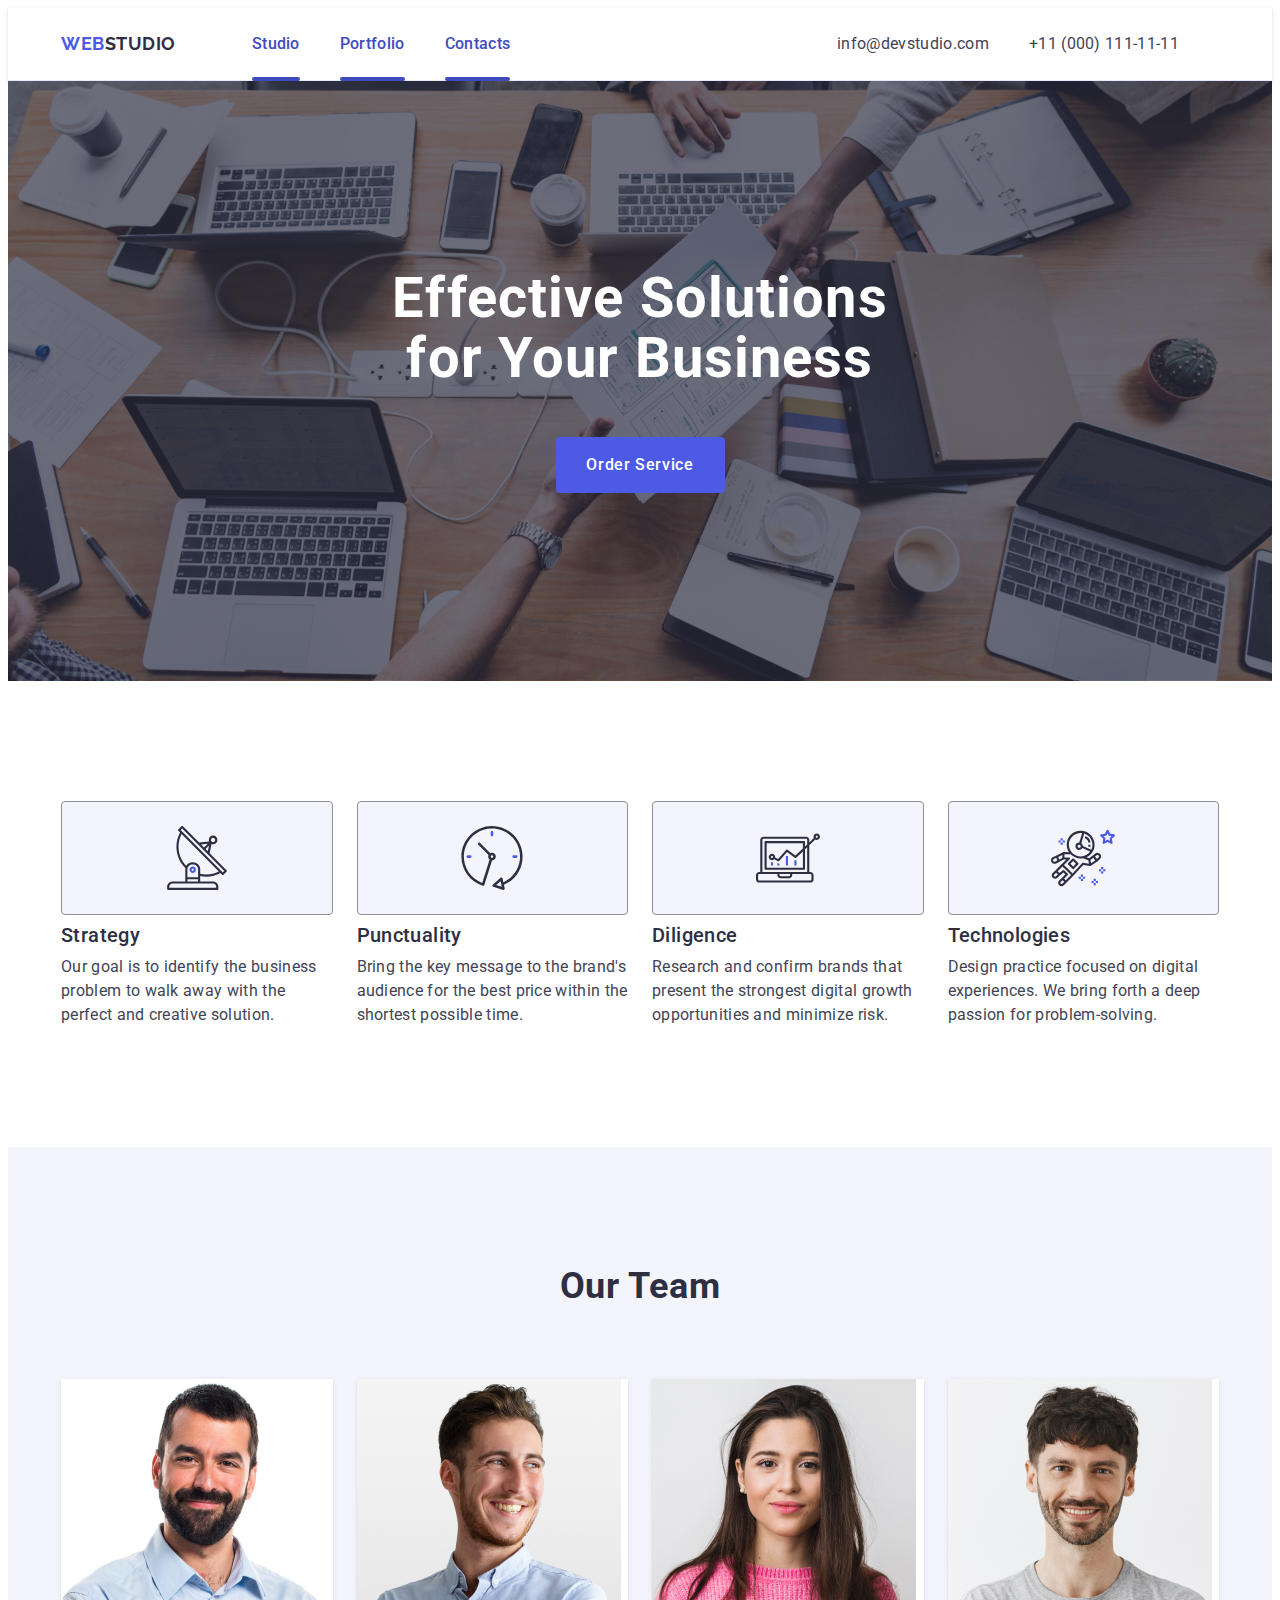
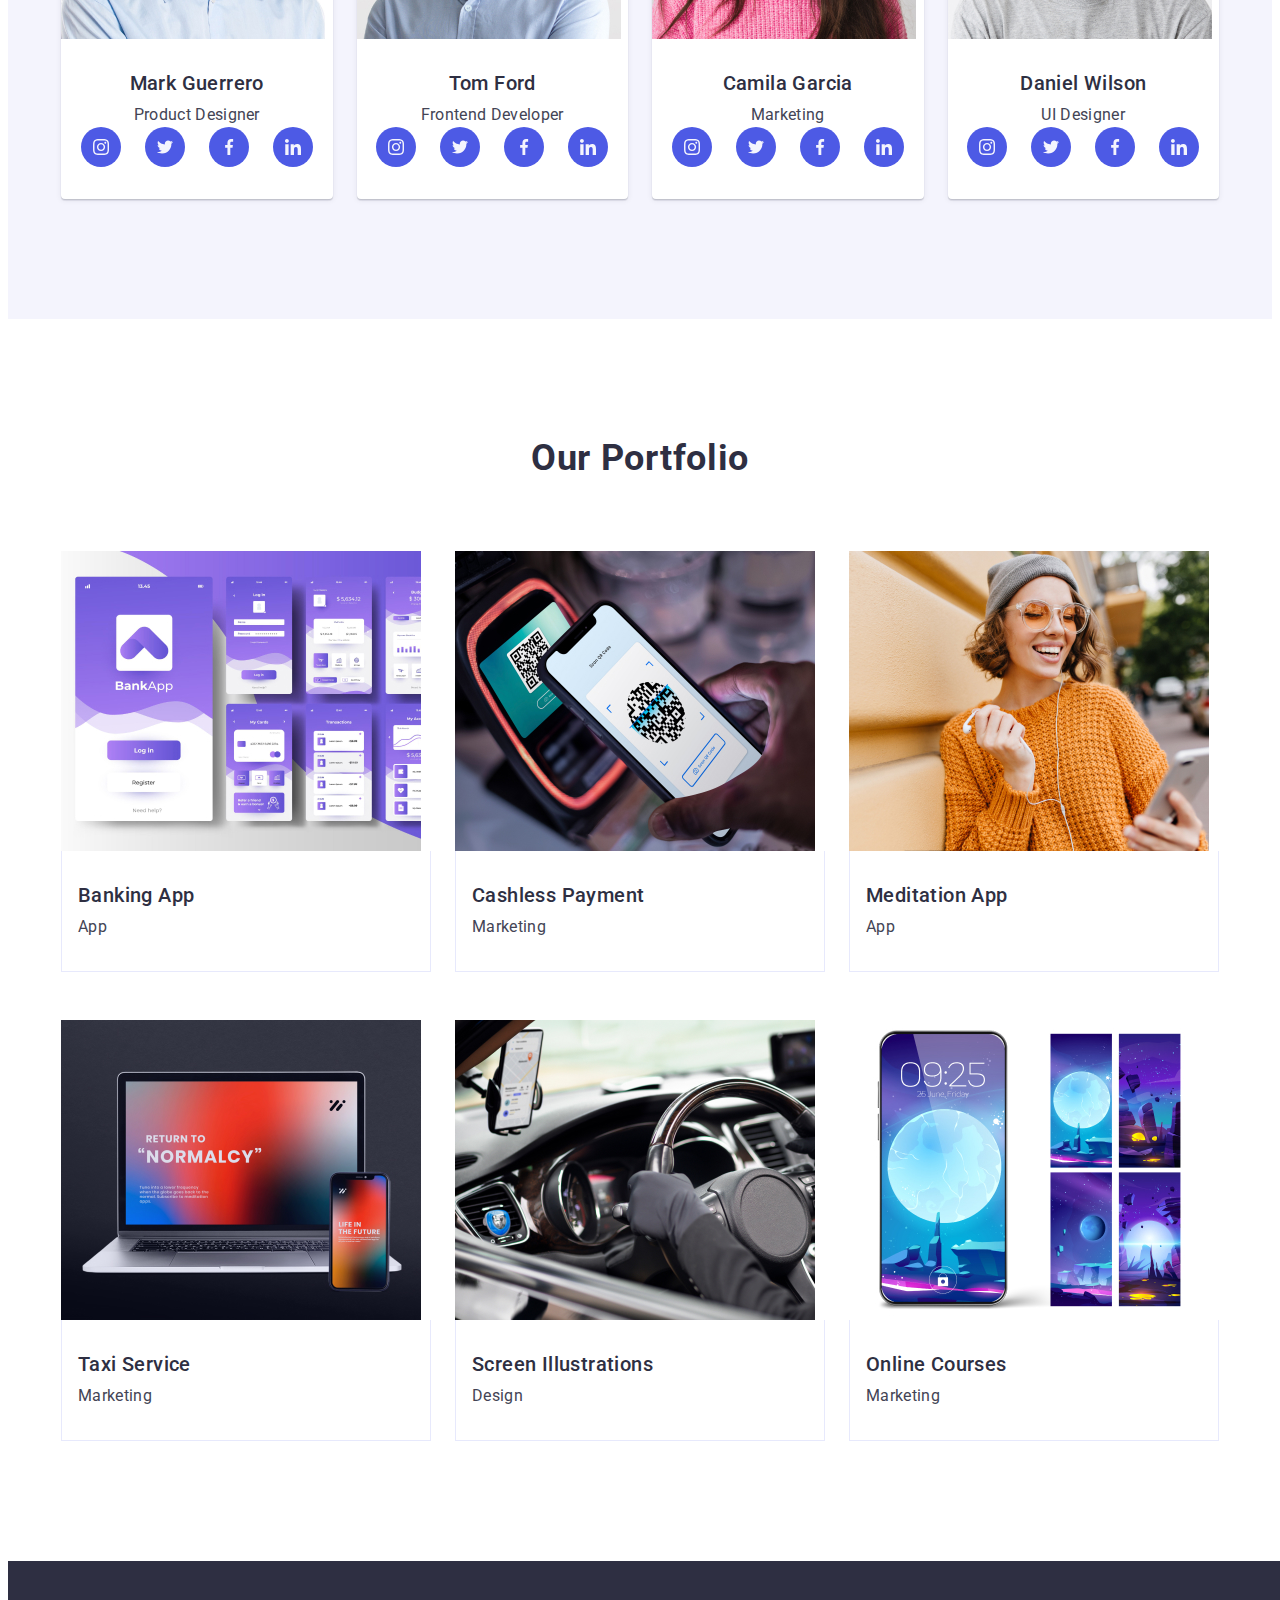
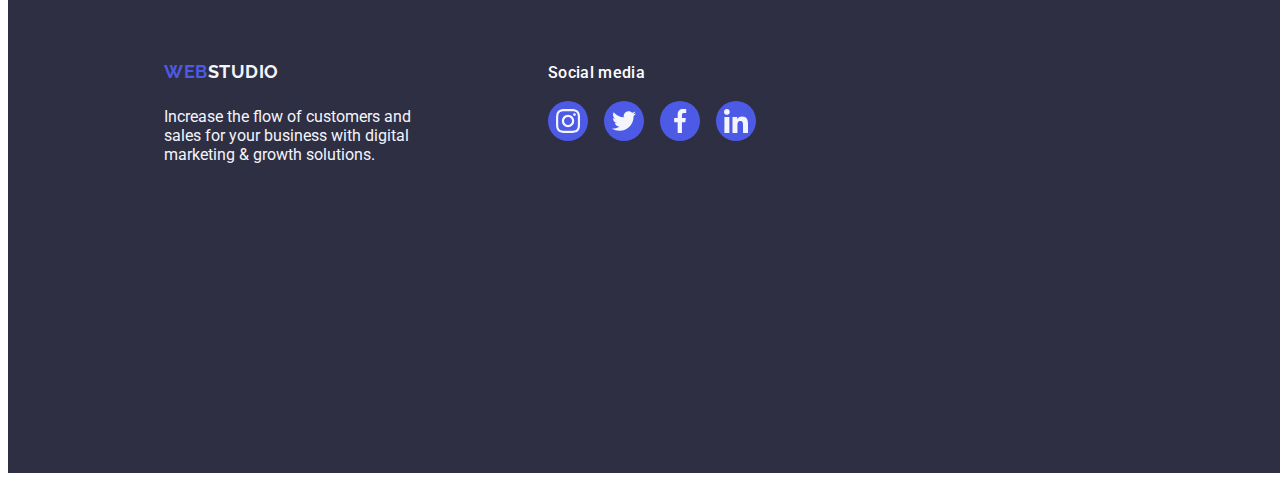
==== commit b9962a00: "16" ====
--- a/index.html
+++ b/index.html
@@ -339,7 +339,7 @@
     </div>
     <div class="footer-social-network">
       <p class="social-media">Social media</p>
-      <ul class="social-network-list">
+      <ul class="social-network-list-footer">
         <li class="social-network-list-item">
           <a class="network-link" href="">
             <svg class="icon-item" width="24" height="24">
--- a/css/styles.css
+++ b/css/styles.css
@@ -450,3 +450,7 @@
     color:var(--background-color);
     margin-bottom: 16px;
 }
+.social-network-list-footer{
+    display: flex;
+    gap: 16px;
+}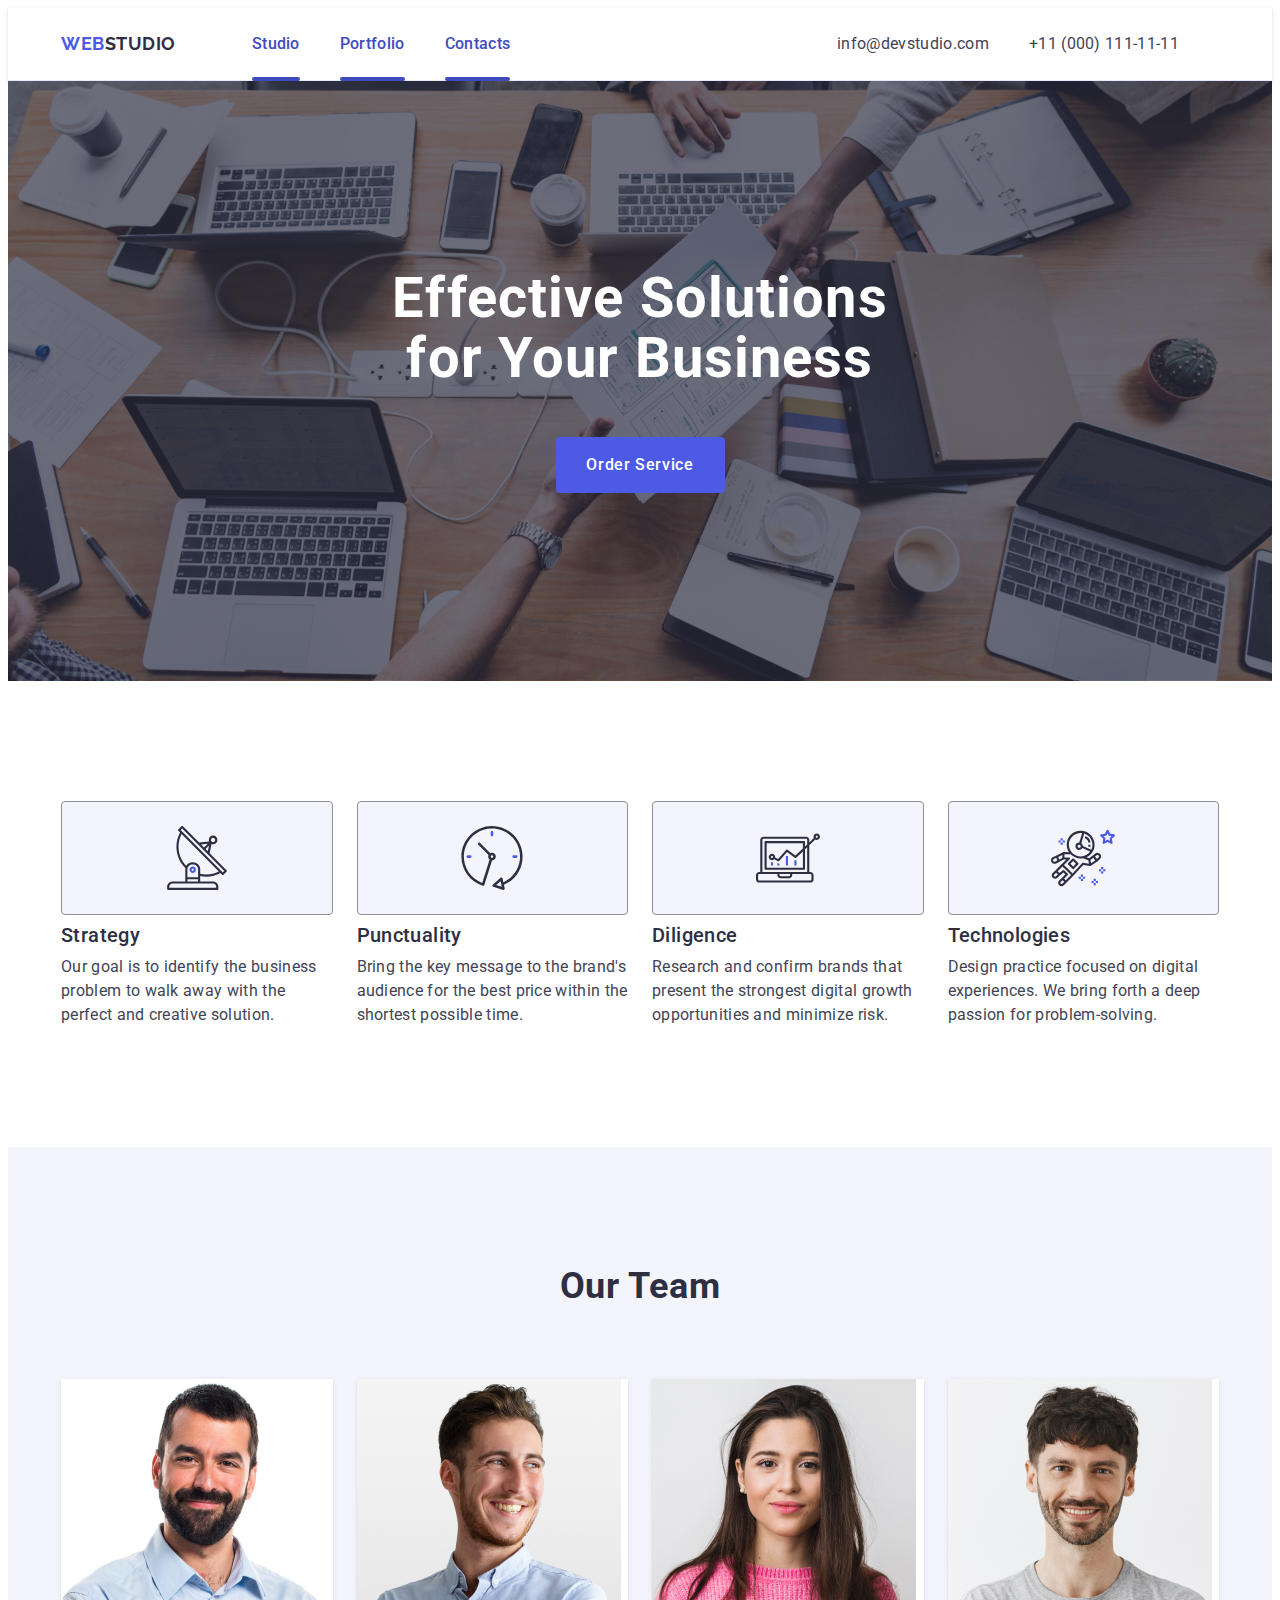
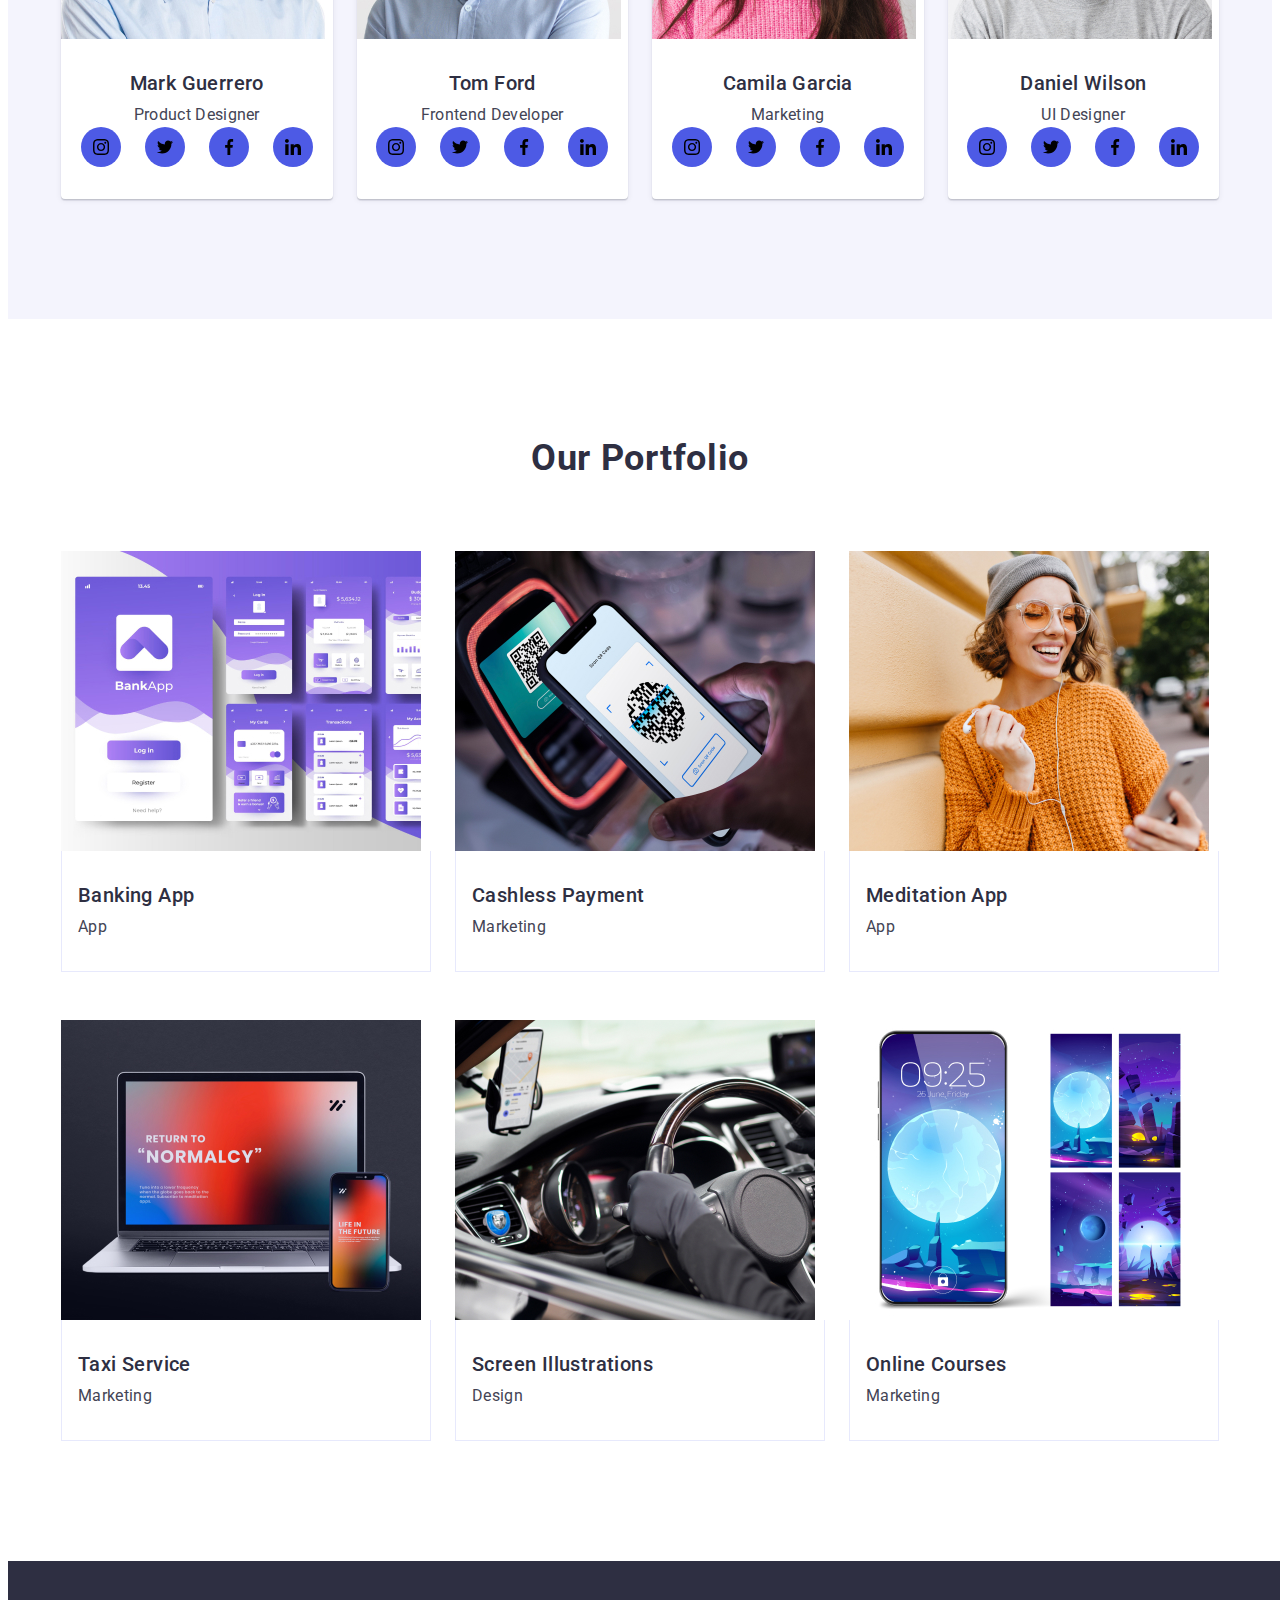
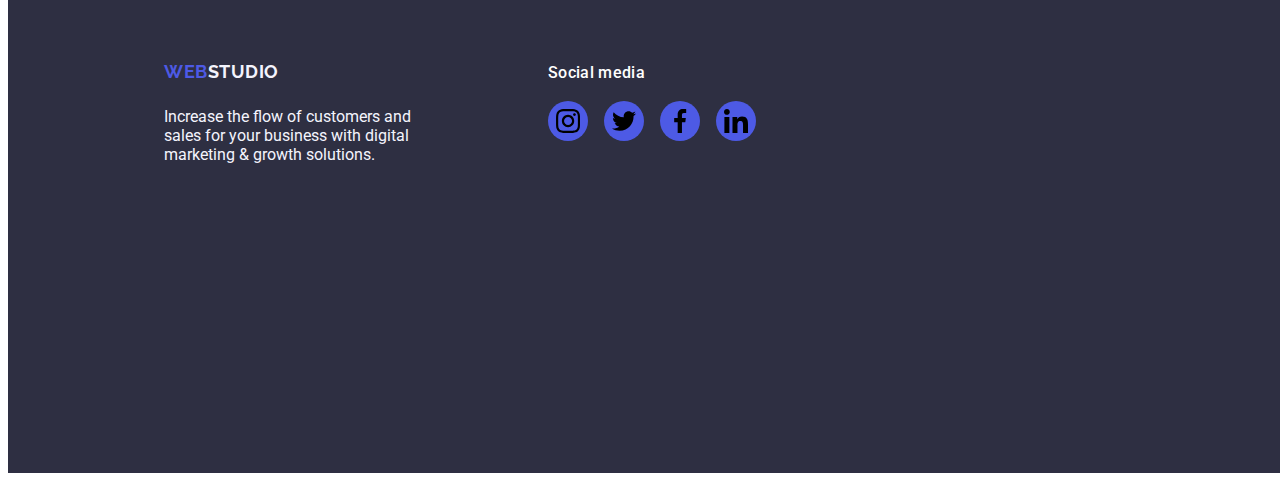
==== commit 8e7500b5: "21" ====
--- a/index.html
+++ b/index.html
@@ -341,28 +341,28 @@
       <p class="social-media">Social media</p>
       <ul class="social-network-list-footer">
         <li class="social-network-list-item">
-          <a class="network-link" href="">
+          <a class="footer-network-link" href="">
             <svg class="icon-item" width="24" height="24">
               <use href="./images/icons.svg#icon-instagram"></use>
             </svg>
           </a>
         </li>
         <li class="social-network-list-item">
-          <a class="network-link" href="">
+          <a class="footer-network-link" href="">
             <svg class="icon-item" width="24" height="24">
               <use href="./images/icons.svg#icon-twitter"></use>
             </svg>
           </a>
         </li>
         <li class="social-network-list-item">
-           <a class="network-link" href="">
+           <a class="footer-network-link" href="">
             <svg class="icon-item" width="24" height="24">
               <use href="./images/icons.svg#icon-facebook"></use>
             </svg>
           </a>
         </li>
         <li class="social-network-list-item">
-           <a class="network-link" href="">
+           <a class="footer-network-link" href="">
             <svg class="icon-item" width="24" height="24">
               <use href="./images/icons.svg#icon-linkedin"></use>
             </svg>
--- a/css/styles.css
+++ b/css/styles.css
@@ -453,4 +453,18 @@
 .social-network-list-footer{
     display: flex;
     gap: 16px;
+}
+.footer-network-link:hover,
+.footer-network-link:focus{
+    background-color: #31d0aa;
+}
+.footer-network-link{
+    width: 100%;
+    height: 100%;
+    border-radius:50%;
+    background-color:var(--background-network);
+    display: flex;
+    align-items: center;
+    justify-content: center;
+    transition:background-color 250ms cubic-bezier(0.4, 0, 0.2, 1); 
 }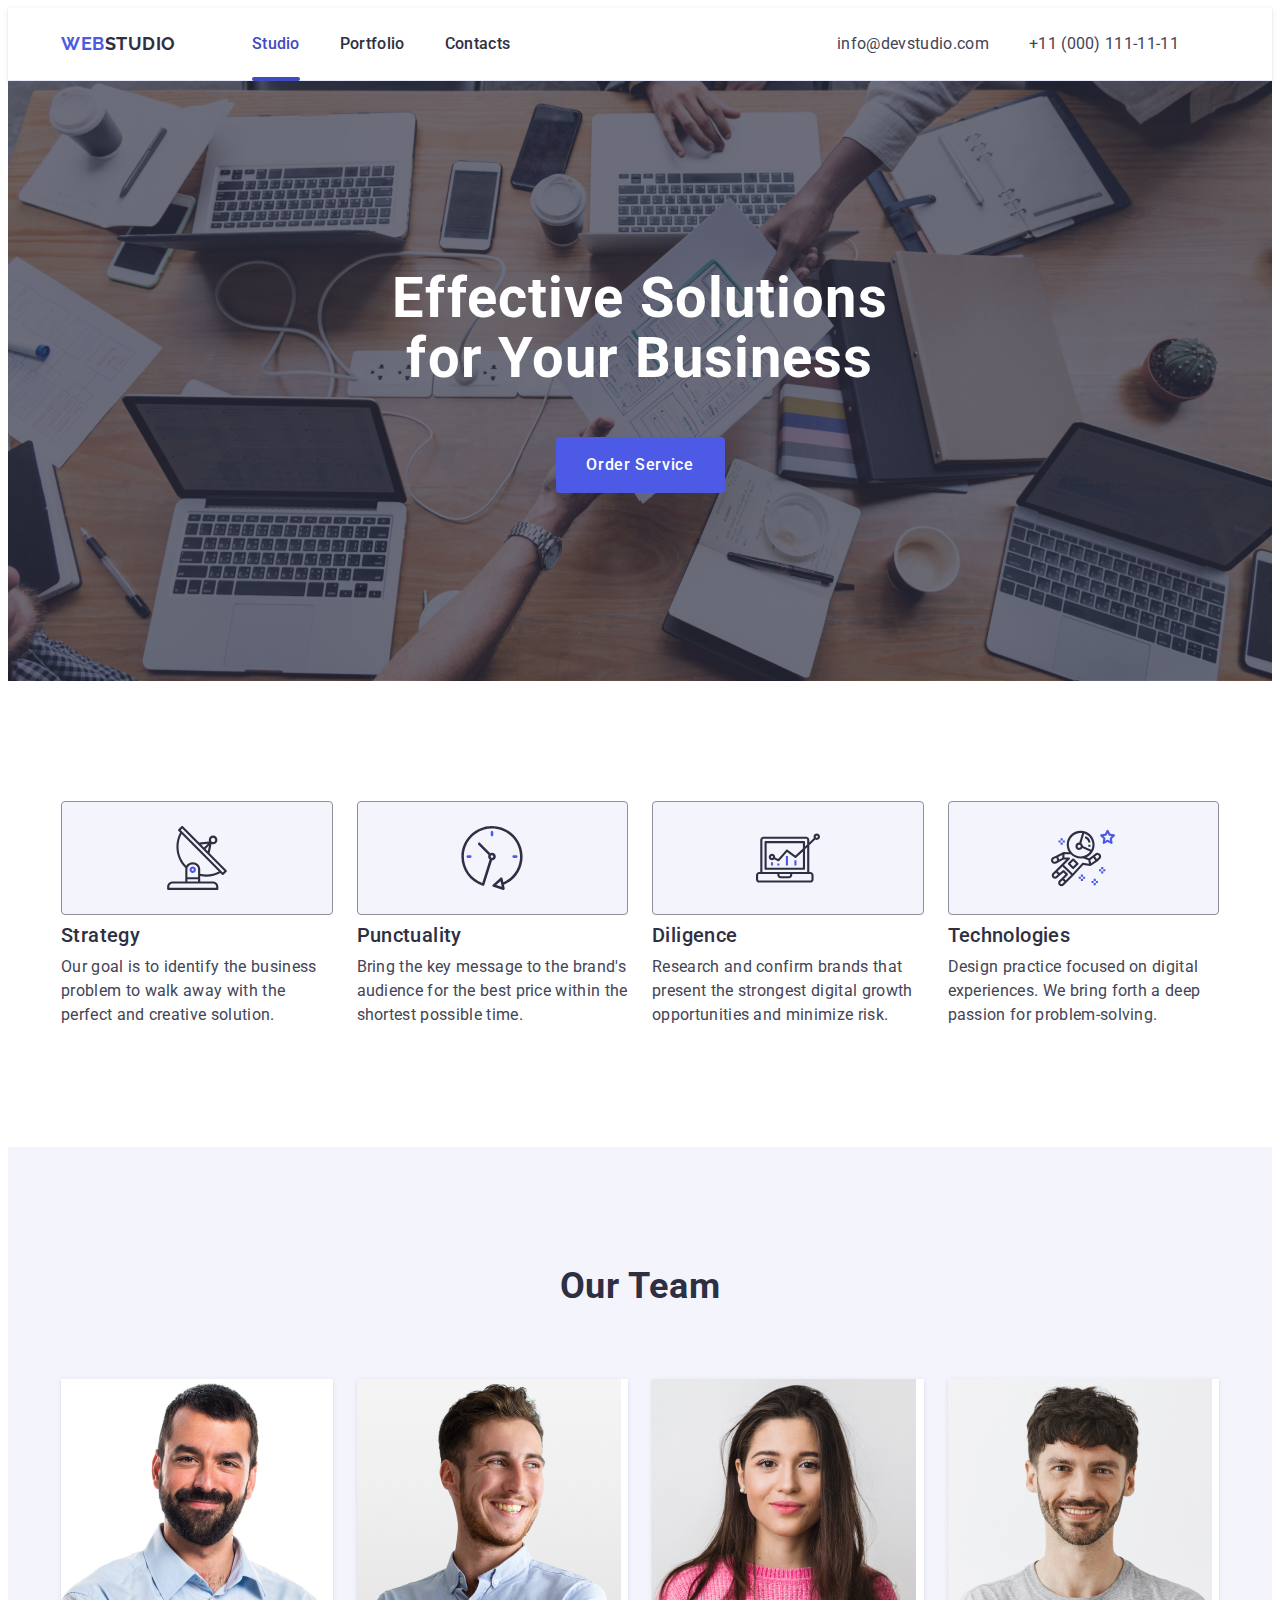
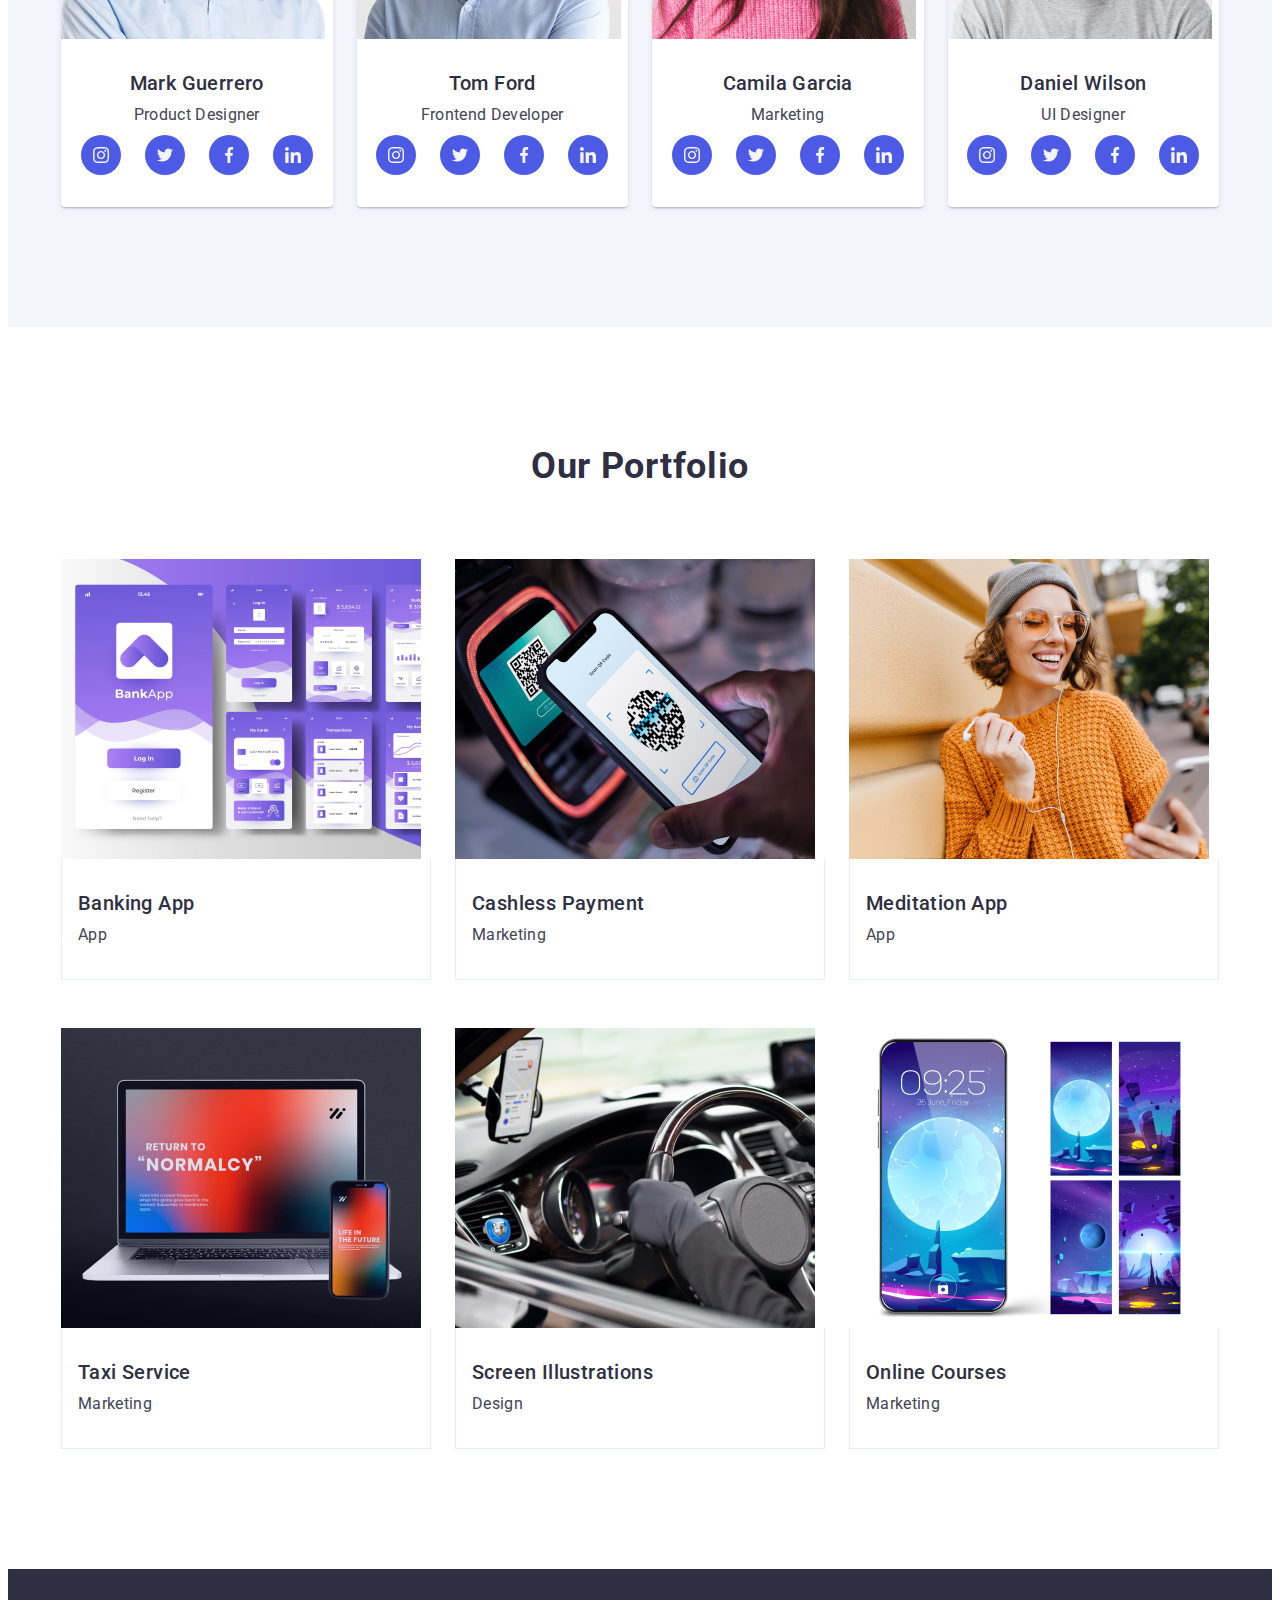
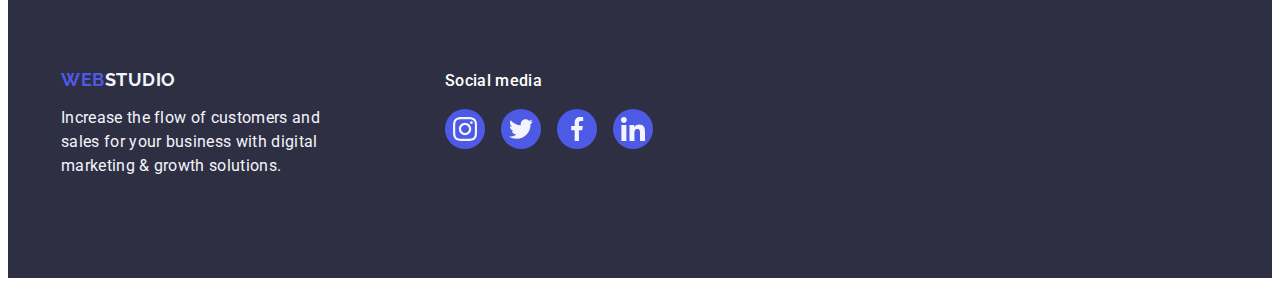
==== commit 5446c2b0: "27" ====
--- a/index.html
+++ b/index.html
@@ -24,7 +24,7 @@
         <nav class="navigation">
           <a class="webstudio" href="./index.html">Web<span class="studio">Studio</span></a>
           <ul class="menu">
-            <li><a class="nav-pointer" href="./index.html">Studio</a></li>
+            <li><a class="current" href="./index.html">Studio</a></li>
             <li><a class="nav-pointer" href="">Portfolio</a></li>
             <li><a class="nav-pointer" href="">Contacts</a></li>
           </ul>
@@ -332,7 +332,7 @@
   </div>
     <!--Footer-->
     <footer class="floor">  
-      <div class="footer-container">
+      <div class="footer-container container">
     <div class="footer">
       <a class="webstudio-footer" href="./index.html">Web<span class="studio-floor">Studio</span></a>
       <p class="footer-text">Increase the flow of customers and sales for your business with digital marketing & growth solutions.</p>
--- a/css/styles.css
+++ b/css/styles.css
@@ -75,7 +75,7 @@
     gap:40px;
 }
 
-.nav-pointer {
+.current {
     color:#404bbf;;
     font-family:"Roboto";
     font-weight: 500;
@@ -87,8 +87,18 @@
     position: relative; 
     transition:color 250ms cubic-bezier(0.4, 0, 0.2, 1);
 }
-
-.nav-pointer::after{
+.nav-pointer{
+    color:#2E2F42;;
+    font-family:"Roboto";
+    font-weight: 500;
+    font-size: 16px;
+    line-height: 24px;
+    letter-spacing: 0.02em;
+    gap: 40px;
+    padding: 24px 0;
+    transition:color 250ms cubic-bezier(0.4, 0, 0.2, 1);
+}
+.current::after{
     content: "";
     width: 100%;
     position: absolute;
@@ -100,14 +110,15 @@
     background-color: #404bbf;
 }
 
+.current:hover,
+.current:focus {
+    color: #404bbf;
+}
+    
 .nav-pointer:hover,
-.nav-pointer:focus {
+.nav-pointer:focus{
     color: #404bbf;
-    
-
-}
-    
-
+}
 .header-adress
 {
     font-style: normal;  
@@ -294,7 +305,7 @@
     background-color: #404bbf;
    }
    .icon-item{
-    fill:color var(--text-color);
+    fill:#F4F4FD;
    }
 .worker-name{
     padding: 32px 0;
@@ -310,6 +321,7 @@
     }
 
 .profession{
+    margin-bottom:8px;
     line-height: 1.5;
     letter-spacing: 0.02em;
     color: #434455;
@@ -344,7 +356,10 @@
     transition: box-shadow 250ms cubic-bezier(0.4, 0, 0.2, 1); 
 }
 .project-card:hover{
-    box-shadow: 0px 1px 6px rgba(46, 47, 66, 0.08), 0px 1px 1px rgba(46, 47, 66, 0.16), 0px 2px 1px rgba(46, 47, 66, 0.08);;
+    box-shadow: 0px 1px 6px rgba(46, 47, 66, 0.08), 0px 1px 1px rgba(46, 47, 66, 0.16), 0px 2px 1px rgba(46, 47, 66, 0.08);
+}
+.project-card:hover .alt-text{
+transform:translateY(0%);
 }
 .app-name{
     padding: 32px 16px;
@@ -366,12 +381,13 @@
     color: #434455;
     
 }
-.description:hover{
+.alt-text:hover{
     transform: translateY(0%);
 }
 .picture{
     overflow: hidden;
     position: relative;
+    transform: translateY(0%);
 }
 .alt-text{
     position: absolute;
@@ -383,35 +399,24 @@
     background-color: #4d5ae5; 
     height: 100%;
     width: 100%;
-    transform: translateY(100%);
     transition: transform 250ms cubic-bezier(0.4, 0, 0.2, 1);
     color: var(--text-color);
+    transform: translateY(100%);
 }
    
 
     .floor{
         background: #2E2F42;
         padding: 100px 0;
-        width: 1440px;
-        height: 312px;
-        display: flex;
-        position: relative;
-        top:0;
-
 }
 .footer-container{
     display: flex;
     align-items:baseline;
 }
 .footer{
-    display: flex;
-    align-items: baseline;
-    width: 264px;
-    height: 112px;
     margin-right: 120px;
-    margin-left: 156px;
-    box-sizing: border-box;
-    flex-wrap: wrap;
+   
+    
     
 }
 .footer-social-network-box{
@@ -426,7 +431,10 @@
 }
 .footer-text{
     color:var(--text-color);
-
+    max-width:264px;
+    line-height: 24px;
+    font-size: 16px;
+    letter-spacing:0.02em;
 }
 .webstudio-footer{
 font-family: "Raleway",sans-serif;
